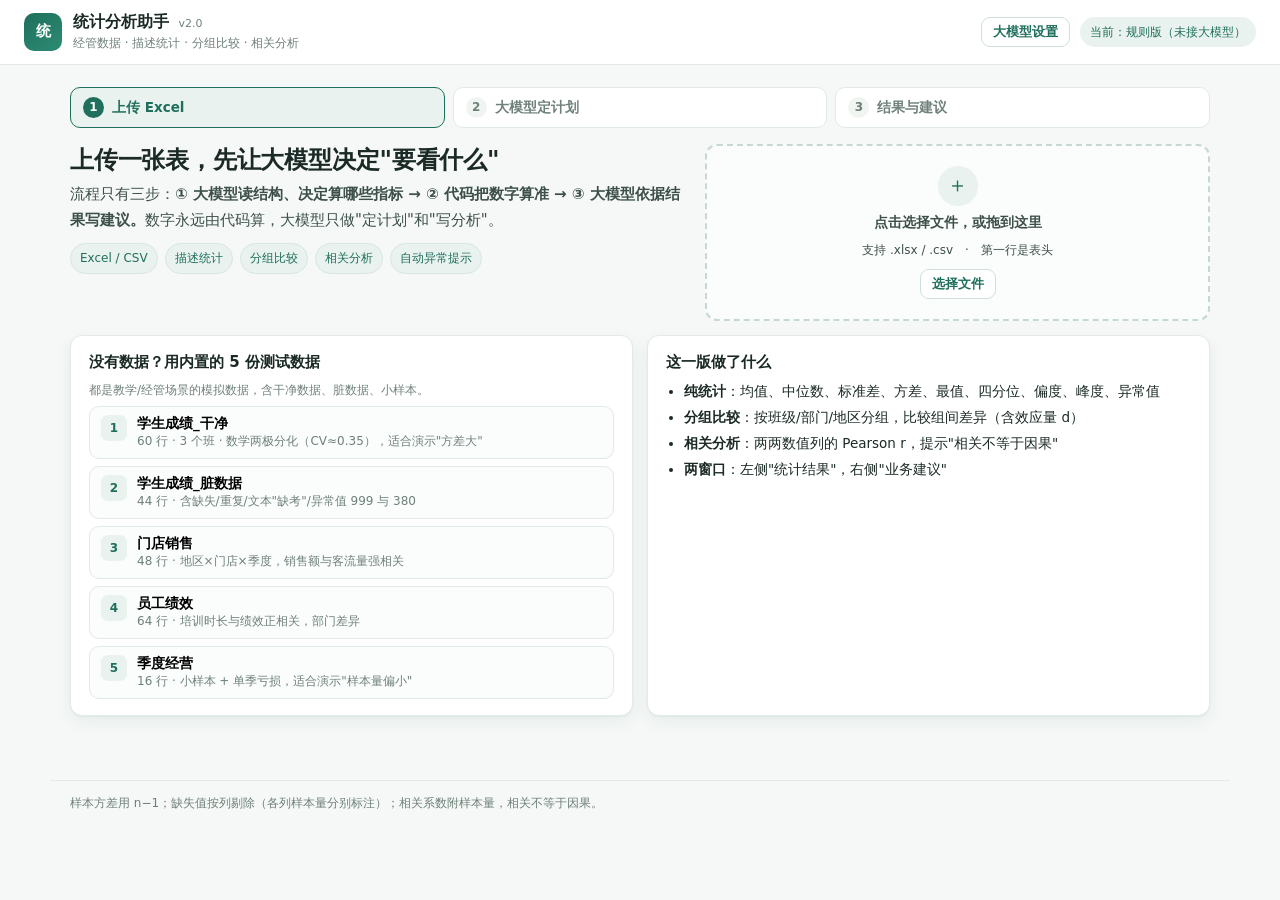
==== src/统计分析工具/index.html @ b0bbc611 "v2 统计分析：三步流程与模型出计划" ====
<!DOCTYPE html>
<html lang="zh-CN">
<head>
<meta charset="utf-8" />
<meta name="viewport" content="width=device-width, initial-scale=1" />
<title>统计分析助手 · 统计交给代码，分析交给大模型</title>
<link rel="stylesheet" href="assets/style.css" />
</head>
<body>
<header class="topbar">
  <div class="brand"><span class="logo">统</span>
    <div><h1>统计分析助手 <small>v2.0</small></h1><p>经管数据 · 描述统计 · 分组比较 · 相关分析</p></div>
  </div>
  <div class="top-actions">
    <button class="btn ghost small" id="settingsBtn">大模型设置</button>
    <span class="pill" id="modePill">当前：规则版（未接大模型）</span>
  </div>
</header>

<main>
  <ol class="steps">
    <li class="active" data-step="1"><b>1</b><span>上传 Excel</span></li>
    <li data-step="2"><b>2</b><span>大模型定计划</span></li>
    <li data-step="3"><b>3</b><span>结果与建议</span></li>
  </ol>

  <!-- ================= 步骤 1 ================= -->
  <section class="panel" data-panel="1">
    <div class="hero">
      <div>
        <h2>上传一张表，先让大模型决定"要看什么"</h2>
        <p>流程只有三步：<b>① 大模型读结构、决定算哪些指标 → ② 代码把数字算准 → ③ 大模型依据结果写建议。</b>数字永远由代码算，大模型只做"定计划"和"写分析"。</p>
        <ul class="pills">
          <li>Excel / CSV</li><li>描述统计</li><li>分组比较</li><li>相关分析</li><li>自动异常提示</li>
        </ul>
      </div>
      <div class="dropzone" id="dropzone">
        <input type="file" id="fileInput" accept=".xlsx,.csv" hidden />
        <div class="dz-icon">＋</div>
        <p class="dz-title">点击选择文件，或拖到这里</p>
        <p class="dz-sub">支持 .xlsx / .csv　·　第一行是表头</p>
        <button class="btn ghost small" id="pickBtn" type="button">选择文件</button>
      </div>
    </div>

    <div class="grid-2">
      <div class="card">
        <h3>没有数据？用内置的 5 份测试数据</h3>
        <p class="muted tiny">都是教学/经管场景的模拟数据，含干净数据、脏数据、小样本。</p>
        <div id="sampleList" class="sample-list"></div>
      </div>
      <div class="card">
        <h3>这一版做了什么</h3>
        <ul class="plain">
          <li><b>纯统计</b>：均值、中位数、标准差、方差、最值、四分位、偏度、峰度、异常值</li>
          <li><b>分组比较</b>：按班级/部门/地区分组，比较组间差异（含效应量 d）</li>
          <li><b>相关分析</b>：两两数值列的 Pearson r，提示"相关不等于因果"</li>
          <li><b>两窗口</b>：左侧"统计结果"，右侧"业务建议"</li>
        </ul>
      </div>
    </div>
  </section>

  <!-- ================= 步骤 2 ================= -->
  <section class="panel" data-panel="2" hidden>
    <div class="panel-head">
      <div><h2>第二步：让大模型决定算哪些指标</h2><p class="muted" id="fileMeta">—</p></div>
      <div class="actions"><button class="btn ghost small" data-goto="1">重新选择</button></div>
    </div>

    <div class="card">
      <h3>数据画像（代码识别，不是大模型猜的）</h3>
      <div class="table-wrap"><table id="profileTable"></table></div>
      <p class="muted tiny" id="cleanNote"></p>
    </div>

    <div class="grid-2">
      <div class="card">
        <h3>① 复制提示词给大模型</h3>
        <p class="muted tiny">提示词里已经写好了列的清单和"只能从这 5 个动作里选"的约束，防止它乱编。</p>
        <div class="actions">
          <button class="btn small" id="copyPlanPrompt">复制规划提示词</button>
          <button class="btn ghost small" id="runPlanAI" hidden>直接调用大模型</button>
        </div>
        <pre class="prompt-preview" id="planPromptPreview"></pre>
      </div>
      <div class="card">
        <h3>② 把大模型的回复粘回来</h3>
        <p class="muted tiny">回复里只保留 JSON 即可，多出来的解释文字会被自动忽略。</p>
        <textarea id="planInput" rows="7" placeholder='把大模型返回的 JSON 粘贴到这里，例如：
{"title":"高一数学成绩分析","groupBy":"班级","descriptives":["数学","语文"],...}'></textarea>
        <div class="actions">
          <button class="btn small" id="applyPlan">解析并应用</button>
          <button class="btn ghost small" id="useDefault">用默认计划（不接大模型）</button>
        </div>
        <p class="warn" id="planWarn"></p>
      </div>
    </div>

    <div class="card">
      <h3>当前要执行的统计计划</h3>
      <div class="chips" id="planChips"></div>
      <p class="muted tiny">计划里只会出现"真实存在的列"和"允许的动作"，其余一律被丢弃（这叫白名单校验）。</p>
    </div>

    <div class="footer-actions">
      <button class="btn ghost" data-goto="1">上一步</button>
      <button class="btn primary" id="computeBtn">开始计算</button>
    </div>
  </section>

  <!-- ================= 步骤 3 ================= -->
  <section class="panel" data-panel="3" hidden>
    <div class="panel-head">
      <div><h2>第三步：看结果、看建议</h2><p class="muted" id="resultMeta">—</p></div>
      <div class="actions">
        <button class="btn ghost small" id="exportMd">导出报告</button>
        <button class="btn ghost small" data-goto="2">返回计划</button>
      </div>
    </div>

    <div class="windows">
      <!-- 左窗：统计结果 -->
      <div class="win">
        <div class="win-head"><b>窗口 A · 统计结果</b><span class="tag">全部由代码计算</span></div>
        <div class="win-body">
          <h4>描述统计</h4>
          <div class="table-wrap"><table id="descTable"></table></div>

          <h4 id="groupTitle" hidden>分组比较</h4>
          <div class="table-wrap" id="groupWrap" hidden><table id="groupTable"></table></div>
          <p class="note" id="groupNote" hidden></p>

          <h4 id="corrTitle" hidden>相关分析</h4>
          <div class="table-wrap" id="corrWrap" hidden><table id="corrTable"></table></div>

          <h4 id="histTitle" hidden>分布直方图</h4>
          <div id="histWrap" class="chart-box" hidden></div>

          <h4 id="freqTitle" hidden>频数分布</h4>
          <div class="table-wrap" id="freqWrap" hidden><table id="freqTable"></table></div>
        </div>
      </div>

      <!-- 右窗：建议 -->
      <div class="win">
        <div class="win-head"><b>窗口 B · 分析建议</b><span class="tag">规则提示 + 大模型解读</span></div>
        <div class="win-body">
          <h4>统计提示（规则版，必然有）</h4>
          <div id="insightList" class="insights"></div>

          <h4>大模型解读（可选）</h4>
          <p class="muted tiny">大模型只拿到上面算好的数字，不允许自己算。没填 API Key 时，用"复制提示词"粘到任意大模型即可。</p>
          <div class="actions">
            <button class="btn small" id="copyAdvicePrompt">复制建议提示词</button>
            <button class="btn ghost small" id="runAdviceAI" hidden>直接调用大模型</button>
          </div>
          <textarea id="adviceInput" rows="6" placeholder="把大模型写好的建议粘贴到这里，会显示在下方（也可以直接点“直接调用大模型”）"></textarea>
          <div class="actions"><button class="btn ghost small" id="applyAdvice">显示粘贴的建议</button></div>
          <div class="ai-advice" id="aiAdvice"></div>
        </div>
      </div>
    </div>

    <div class="footer-actions">
      <button class="btn ghost" data-goto="2">返回计划</button>
      <button class="btn primary" id="restart">换一份数据</button>
    </div>
  </section>
</main>

<footer class="foot">
  <span>样本方差用 n−1；缺失值按列剔除（各列样本量分别标注）；相关系数附样本量，相关不等于因果。</span>
</footer>

<!-- 大模型设置弹窗 -->
<div class="modal" id="settingsModal" hidden>
  <div class="modal-box">
    <h3>大模型设置（可选）</h3>
    <p class="muted tiny">不填也能用：页面会生成提示词，你复制到任意大模型网页，再把结果粘回来。Key 只保存在本机浏览器，不会上传。</p>
    <label class="field"><span>接口地址（OpenAI 兼容）</span>
      <input type="text" id="apiBase" placeholder="https://api.deepseek.com/v1" />
    </label>
    <label class="field"><span>模型名</span>
      <input type="text" id="apiModel" placeholder="deepseek-chat" />
    </label>
    <label class="field"><span>API Key</span>
      <input type="password" id="apiKey" placeholder="sk-..." />
    </label>
    <p class="warn" id="apiHint"></p>
    <div class="actions right">
      <button class="btn ghost small" id="closeSettings">关闭</button>
      <button class="btn small" id="saveSettings">保存到本机</button>
    </div>
  </div>
</div>

<script src="assets/xlsx-lite.js"></script>
<script src="assets/samples.js"></script>
<script src="assets/stat-engine.js"></script>
<script src="assets/app.js"></script>
</body>
</html>
---- src/统计分析工具/assets/style.css ----
:root{
  --ink:#1B2A26; --ink2:#3D4F49; --muted:#6F8079; --line:#E2EAE6; --line2:#F0F5F2;
  --bg:#F5F8F6; --card:#fff; --green:#1F6F5C; --green-d:#153F36; --green-l:#E9F2EE;
  --amber:#B7791F; --amber-l:#FBF3E3; --red:#B23B3B; --red-l:#FCEDEC;
  --radius:12px; --shadow:0 1px 2px rgba(23,51,43,.05), 0 6px 18px rgba(23,51,43,.06);
}
*{box-sizing:border-box}
body{margin:0;background:var(--bg);color:var(--ink);font:15px/1.7 "PingFang SC","Microsoft YaHei",system-ui,sans-serif}
h1,h2,h3,h4{margin:0;line-height:1.35}
p{margin:.4em 0}
b{font-weight:700}
button{font-family:inherit}

.topbar{position:sticky;top:0;z-index:20;display:flex;align-items:center;gap:16px;padding:11px 24px;background:rgba(255,255,255,.95);border-bottom:1px solid var(--line);backdrop-filter:blur(6px)}
.brand{display:flex;align-items:center;gap:11px}
.logo{width:38px;height:38px;border-radius:10px;display:grid;place-items:center;background:linear-gradient(145deg,var(--green),#2C8C74);color:#fff;font-weight:700}
.brand h1{font-size:16px}
.brand h1 small{font-size:11px;color:var(--muted);font-weight:500;margin-left:4px}
.brand p{margin:0;font-size:12px;color:var(--muted)}
.top-actions{margin-left:auto;display:flex;align-items:center;gap:10px}
.pill{font-size:12px;padding:5px 10px;border-radius:999px;background:var(--green-l);color:var(--green);white-space:nowrap}
.pill.ai{background:#EAF1FA;color:#2F5F8C}

main{max-width:1180px;margin:0 auto;padding:18px 20px 50px}
.steps{display:flex;gap:8px;list-style:none;padding:0;margin:4px 0 16px}
.steps li{flex:1;display:flex;align-items:center;gap:8px;padding:8px 12px;background:#fff;border:1px solid var(--line);border-radius:10px;font-size:13.5px;color:var(--muted);font-weight:600}
.steps li b{width:21px;height:21px;border-radius:50%;display:grid;place-items:center;background:var(--line2);color:var(--muted);font-size:12px}
.steps li.active{border-color:var(--green);background:var(--green-l);color:var(--green)}
.steps li.active b{background:var(--green);color:#fff}
.steps li.done b{background:#CFE3DB;color:var(--green)}

.card{background:#fff;border:1px solid var(--line);border-radius:var(--radius);padding:16px 18px;box-shadow:var(--shadow);margin-bottom:14px}
.card h3{font-size:15px;margin-bottom:8px}
.hero{display:grid;grid-template-columns:1.1fr .9fr;gap:18px;margin-bottom:14px}
.hero h2{font-size:24px;letter-spacing:-.2px}
.hero p{color:var(--ink2)}
.pills{list-style:none;display:flex;flex-wrap:wrap;gap:7px;padding:0;margin:10px 0 0}
.pills li{font-size:12px;padding:4px 9px;border-radius:999px;background:var(--green-l);color:var(--green);border:1px solid #D7E7E0}
.dropzone{border:2px dashed #C7D8D1;border-radius:12px;background:#FBFDFC;display:flex;flex-direction:column;align-items:center;justify-content:center;gap:5px;padding:20px;text-align:center;cursor:pointer;transition:.15s}
.dropzone.hover{border-color:var(--green);background:var(--green-l)}
.dz-icon{width:40px;height:40px;border-radius:50%;background:var(--green-l);color:var(--green);display:grid;place-items:center;font-size:21px}
.dz-title{font-weight:700;margin:0;font-size:14px}
.dz-sub{margin:0 0 4px;color:var(--muted);font-size:12px}

.grid-2{display:grid;grid-template-columns:1fr 1fr;gap:14px}
.panel-head{display:flex;justify-content:space-between;align-items:flex-start;gap:10px;margin-bottom:12px}
.panel-head h2{font-size:21px}
.muted{color:var(--muted)}
.tiny{font-size:12px}
.warn{color:var(--amber);font-size:12.5px;min-height:1em;margin:6px 0 0}

.btn{border:1px solid var(--green);background:var(--green);color:#fff;padding:8px 16px;border-radius:9px;font-size:14px;font-weight:600;cursor:pointer;transition:.15s}
.btn:hover{background:var(--green-d)}
.btn.ghost{background:#fff;color:var(--green);border-color:#CFE0D9}
.btn.ghost:hover{background:var(--green-l)}
.btn.small{padding:5px 11px;font-size:13px}
.btn.primary{padding:9px 20px}
.actions{display:flex;gap:8px;flex-wrap:wrap;margin:6px 0}
.actions.right{justify-content:flex-end}
.footer-actions{display:flex;justify-content:space-between;margin-top:6px}

.sample-list{display:flex;flex-direction:column;gap:7px;margin-top:4px}
.sample{display:flex;gap:10px;align-items:flex-start;text-align:left;background:#FBFDFC;border:1px solid var(--line);border-radius:10px;padding:8px 11px;cursor:pointer;transition:.15s}
.sample:hover{border-color:var(--green);background:var(--green-l)}
.sample .no{width:26px;height:26px;border-radius:7px;background:var(--green-l);color:var(--green);display:grid;place-items:center;font-size:12px;font-weight:700;flex:none}
.sample .nm{font-weight:700;font-size:13.5px}
.sample .ds{font-size:12px;color:var(--muted)}

ul.plain{margin:4px 0;padding-left:18px;font-size:13.5px}
ul.plain li{margin:3px 0}

.table-wrap{overflow:auto;border:1px solid var(--line);border-radius:9px;margin:6px 0}
table{border-collapse:collapse;width:100%;font-size:12.5px;background:#fff}
th,td{padding:6px 9px;border-bottom:1px solid var(--line2);white-space:nowrap;text-align:left}
th{background:var(--green-l);color:var(--green-d);font-weight:700;position:sticky;top:0}
td.num{text-align:right;font-variant-numeric:tabular-nums}
tr:last-child td{border-bottom:0}

.prompt-preview{white-space:pre-wrap;max-height:250px;overflow:auto;background:#FBFDFC;border:1px solid var(--line);border-radius:9px;padding:10px;font:12px/1.55 Consolas,ui-monospace,monospace;color:#2E4A42}
textarea{width:100%;border:1px solid var(--line);border-radius:9px;padding:9px;font:13px/1.6 inherit;color:var(--ink);background:#FCFDFD;resize:vertical}
textarea:focus{outline:2px solid #BFDCD2;border-color:var(--green)}

.chips{display:flex;flex-wrap:wrap;gap:7px;margin:4px 0}
.chip{font-size:12.5px;border:1px solid #D8E8E1;background:var(--green-l);border-radius:8px;padding:5px 9px}
.chip span{color:var(--muted)}

/* 两窗口 */
.windows{display:grid;grid-template-columns:1.15fr .85fr;gap:14px}
.win{background:#fff;border:1px solid var(--line);border-radius:12px;box-shadow:var(--shadow);display:flex;flex-direction:column;overflow:hidden}
.win-head{display:flex;align-items:center;gap:8px;padding:10px 14px;background:var(--green-l);border-bottom:1px solid var(--line);font-size:14px}
.win-head .tag{margin-left:auto;font-size:11.5px;color:var(--green);background:#fff;border:1px solid #D7E7E0;padding:2px 8px;border-radius:999px}
.win-body{padding:12px 14px}
.win-body h4{font-size:13.5px;margin:12px 0 4px;color:var(--green-d)}
.win-body h4:first-child{margin-top:0}
.note{font-size:12.5px;color:var(--muted);margin:4px 0 8px}
.chart-box{margin:6px 0 4px}
svg.chart{width:100%;height:auto;display:block}

.insights{display:flex;flex-direction:column;gap:8px}
.insight{border:1px solid var(--line);border-left:3px solid var(--amber);border-radius:8px;padding:8px 10px;background:#FCFDFD}
.insight.high{border-left-color:var(--red)}
.insight.low{border-left-color:#9CB3AB}
.insight .it{font-weight:700;font-size:13px;margin-bottom:2px}
.insight .ix{font-size:12.5px;color:var(--ink2);line-height:1.6}

.ai-advice{white-space:pre-wrap;font-size:13.5px;line-height:1.75;background:#FBFDFC;border:1px dashed #D8E8E1;border-radius:9px;padding:10px;margin-top:8px;min-height:60px}
.ai-advice:empty{display:none}

.modal{position:fixed;inset:0;background:rgba(16,32,27,.35);display:flex;align-items:center;justify-content:center;z-index:50}
.modal[hidden]{display:none}
.modal-box{background:#fff;border-radius:14px;padding:20px 22px;width:min(520px,92vw);box-shadow:0 20px 50px rgba(0,0,0,.2)}
.field{display:block;margin:9px 0}
.field span{display:block;font-size:12.5px;font-weight:600;color:var(--ink2);margin-bottom:3px}
.field input{width:100%;padding:8px 10px;border:1px solid var(--line);border-radius:8px;font-size:13.5px;background:#FCFDFD}
.field input:focus{outline:2px solid #BFDCD2;border-color:var(--green)}

.foot{max-width:1180px;margin:0 auto;padding:12px 20px 26px;color:var(--muted);font-size:12px;border-top:1px solid var(--line)}

.toast{position:fixed;left:50%;bottom:24px;transform:translateX(-50%) translateY(10px);background:var(--green-d);color:#fff;padding:9px 16px;border-radius:9px;font-size:13px;opacity:0;transition:.25s;z-index:99;pointer-events:none;max-width:80vw}
.toast.show{opacity:1;transform:translateX(-50%)}

@media (max-width:920px){
  .hero,.grid-2,.windows{grid-template-columns:1fr}
  .steps li span{display:none}
  .steps li{justify-content:center}
  .pill{display:none}
  main{padding:12px 12px 40px}
}
@media print{
  .topbar,.steps,.footer-actions,.actions,.foot,.dropzone{display:none!important}
  body{background:#fff}
  .windows{grid-template-columns:1fr}
  .win{box-shadow:none}
}
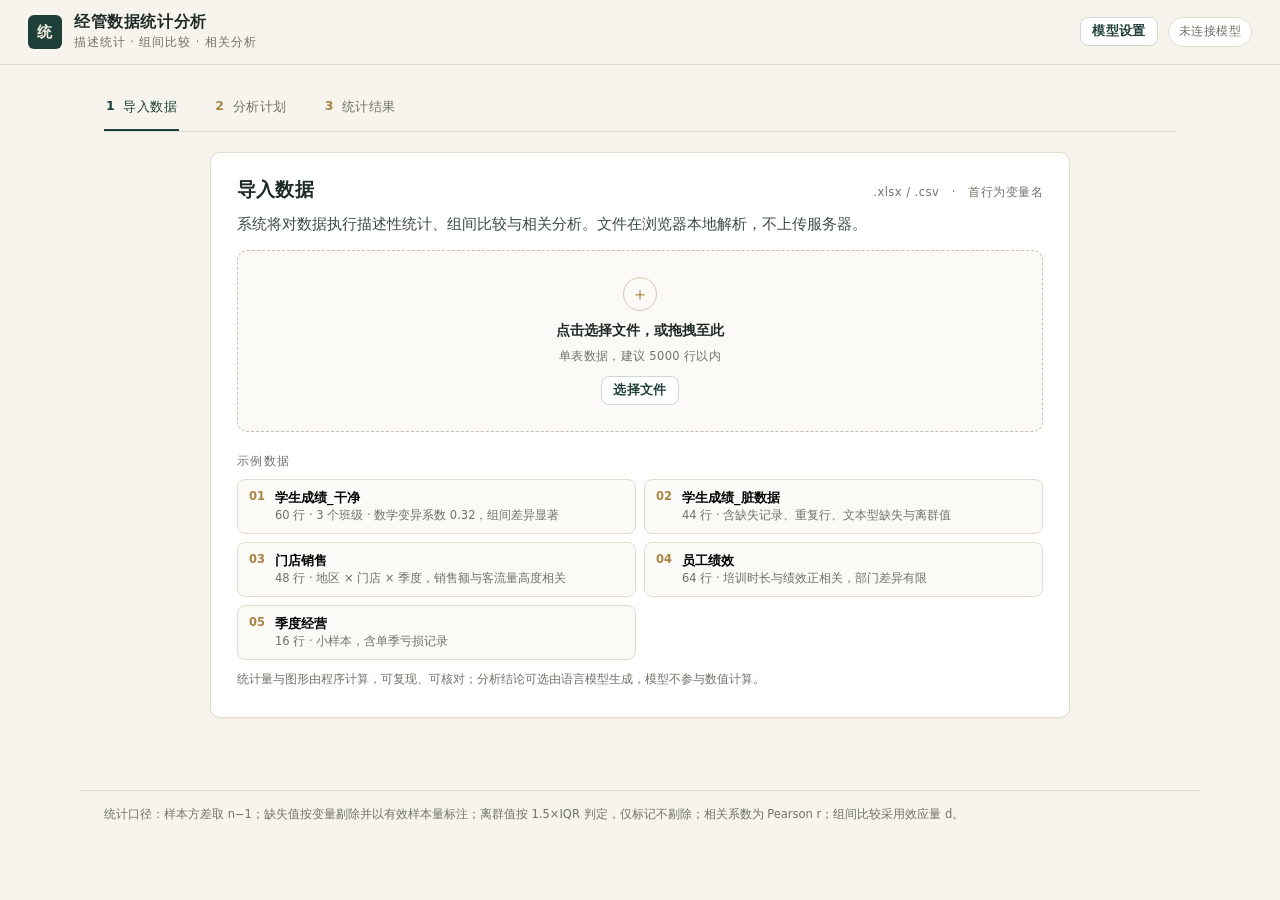
==== commit 83db65b1: "v3 结论优先：四幅图与模型直连" ====
--- a/src/统计分析工具/index.html
+++ b/src/统计分析工具/index.html
@@ -3,194 +3,233 @@
 <head>
 <meta charset="utf-8" />
 <meta name="viewport" content="width=device-width, initial-scale=1" />
-<title>统计分析助手 · 统计交给代码，分析交给大模型</title>
+<title>经管数据统计分析</title>
 <link rel="stylesheet" href="assets/style.css" />
 </head>
 <body>
 <header class="topbar">
-  <div class="brand"><span class="logo">统</span>
-    <div><h1>统计分析助手 <small>v2.0</small></h1><p>经管数据 · 描述统计 · 分组比较 · 相关分析</p></div>
+  <div class="brand">
+    <span class="mark">统</span>
+    <div class="brand-text">
+      <h1>经管数据统计分析</h1>
+      <p>描述统计 · 组间比较 · 相关分析</p>
+    </div>
   </div>
   <div class="top-actions">
-    <button class="btn ghost small" id="settingsBtn">大模型设置</button>
-    <span class="pill" id="modePill">当前：规则版（未接大模型）</span>
+    <button class="btn ghost small" id="settingsBtn">模型设置</button>
+    <span class="status" id="modelStatus">未连接模型</span>
   </div>
 </header>
 
 <main>
   <ol class="steps">
-    <li class="active" data-step="1"><b>1</b><span>上传 Excel</span></li>
-    <li data-step="2"><b>2</b><span>大模型定计划</span></li>
-    <li data-step="3"><b>3</b><span>结果与建议</span></li>
+    <li class="active" data-step="1"><b>1</b><span>导入数据</span></li>
+    <li data-step="2"><b>2</b><span>分析计划</span></li>
+    <li data-step="3"><b>3</b><span>统计结果</span></li>
   </ol>
 
-  <!-- ================= 步骤 1 ================= -->
+  <!-- ============ 1 导入 ============ -->
   <section class="panel" data-panel="1">
-    <div class="hero">
-      <div>
-        <h2>上传一张表，先让大模型决定"要看什么"</h2>
-        <p>流程只有三步：<b>① 大模型读结构、决定算哪些指标 → ② 代码把数字算准 → ③ 大模型依据结果写建议。</b>数字永远由代码算，大模型只做"定计划"和"写分析"。</p>
-        <ul class="pills">
-          <li>Excel / CSV</li><li>描述统计</li><li>分组比较</li><li>相关分析</li><li>自动异常提示</li>
-        </ul>
-      </div>
+    <div class="card import-card">
+      <div class="card-head">
+        <h2>导入数据</h2>
+        <span class="hint">.xlsx / .csv　·　首行为变量名</span>
+      </div>
+      <p class="lead">系统将对数据执行描述性统计、组间比较与相关分析。文件在浏览器本地解析，不上传服务器。</p>
+
       <div class="dropzone" id="dropzone">
         <input type="file" id="fileInput" accept=".xlsx,.csv" hidden />
         <div class="dz-icon">＋</div>
-        <p class="dz-title">点击选择文件，或拖到这里</p>
-        <p class="dz-sub">支持 .xlsx / .csv　·　第一行是表头</p>
+        <p class="dz-title">点击选择文件，或拖拽至此</p>
+        <p class="dz-sub">单表数据，建议 5000 行以内</p>
         <button class="btn ghost small" id="pickBtn" type="button">选择文件</button>
       </div>
-    </div>
-
-    <div class="grid-2">
-      <div class="card">
-        <h3>没有数据？用内置的 5 份测试数据</h3>
-        <p class="muted tiny">都是教学/经管场景的模拟数据，含干净数据、脏数据、小样本。</p>
-        <div id="sampleList" class="sample-list"></div>
-      </div>
-      <div class="card">
-        <h3>这一版做了什么</h3>
-        <ul class="plain">
-          <li><b>纯统计</b>：均值、中位数、标准差、方差、最值、四分位、偏度、峰度、异常值</li>
-          <li><b>分组比较</b>：按班级/部门/地区分组，比较组间差异（含效应量 d）</li>
-          <li><b>相关分析</b>：两两数值列的 Pearson r，提示"相关不等于因果"</li>
-          <li><b>两窗口</b>：左侧"统计结果"，右侧"业务建议"</li>
-        </ul>
-      </div>
+
+      <div class="sample-block">
+        <div class="block-label">示例数据</div>
+        <div class="sample-grid" id="sampleList"></div>
+      </div>
+
+      <p class="fineprint">统计量与图形由程序计算，可复现、可核对；分析结论可选由语言模型生成，模型不参与数值计算。</p>
     </div>
   </section>
 
-  <!-- ================= 步骤 2 ================= -->
+  <!-- ============ 2 计划 ============ -->
   <section class="panel" data-panel="2" hidden>
     <div class="panel-head">
-      <div><h2>第二步：让大模型决定算哪些指标</h2><p class="muted" id="fileMeta">—</p></div>
-      <div class="actions"><button class="btn ghost small" data-goto="1">重新选择</button></div>
+      <div>
+        <h2>分析计划</h2>
+        <p class="muted" id="fileMeta">—</p>
+      </div>
+      <button class="btn ghost small" data-goto="1">重新选择</button>
     </div>
 
     <div class="card">
-      <h3>数据画像（代码识别，不是大模型猜的）</h3>
+      <div class="card-head">
+        <h3>变量清单</h3>
+        <span class="hint">由程序识别，非模型推断</span>
+      </div>
       <div class="table-wrap"><table id="profileTable"></table></div>
-      <p class="muted tiny" id="cleanNote"></p>
-    </div>
-
-    <div class="grid-2">
+      <p class="fineprint" id="cleanNote"></p>
+    </div>
+
+    <div class="plan-grid">
       <div class="card">
-        <h3>① 复制提示词给大模型</h3>
-        <p class="muted tiny">提示词里已经写好了列的清单和"只能从这 5 个动作里选"的约束，防止它乱编。</p>
-        <div class="actions">
-          <button class="btn small" id="copyPlanPrompt">复制规划提示词</button>
-          <button class="btn ghost small" id="runPlanAI" hidden>直接调用大模型</button>
-        </div>
-        <pre class="prompt-preview" id="planPromptPreview"></pre>
-      </div>
+        <div class="card-head"><h3>确定统计方案</h3></div>
+        <div class="segmented" id="planMode">
+          <button class="seg active" data-mode="api">模型直连</button>
+          <button class="seg" data-mode="copy">复制提示词</button>
+          <button class="seg" data-mode="default">默认方案</button>
+        </div>
+
+        <div class="mode-panel" data-mode="api">
+          <p class="muted">使用已配置的模型接口，由模型依据变量结构确定本次输出的统计量与分组、相关组合。</p>
+          <div class="actions"><button class="btn small" id="runPlanAI">生成分析计划</button></div>
+          <p class="fineprint" id="apiHintPlan"></p>
+        </div>
+
+        <div class="mode-panel" data-mode="copy" hidden>
+          <p class="muted">复制提示词至任一对话式模型平台，将其返回的 JSON 粘贴回填。</p>
+          <div class="actions">
+            <button class="btn ghost small" id="copyPlanPrompt">复制提示词</button>
+            <button class="link-btn" id="togglePlanPrompt" type="button">查看提示词</button>
+          </div>
+          <pre class="prompt" id="planPromptPreview" hidden></pre>
+          <textarea id="planInput" rows="5" placeholder="粘贴模型返回的 JSON"></textarea>
+          <div class="actions"><button class="btn small" id="applyPlan">解析并应用</button></div>
+        </div>
+
+        <div class="mode-panel" data-mode="default" hidden>
+          <p class="muted">不调用模型，按变量类型自动确定统计方案，适用于快速复核或无网络环境。</p>
+          <div class="actions"><button class="btn small" id="useDefault">采用默认方案</button></div>
+        </div>
+      </div>
+
       <div class="card">
-        <h3>② 把大模型的回复粘回来</h3>
-        <p class="muted tiny">回复里只保留 JSON 即可，多出来的解释文字会被自动忽略。</p>
-        <textarea id="planInput" rows="7" placeholder='把大模型返回的 JSON 粘贴到这里，例如：
-{"title":"高一数学成绩分析","groupBy":"班级","descriptives":["数学","语文"],...}'></textarea>
-        <div class="actions">
-          <button class="btn small" id="applyPlan">解析并应用</button>
-          <button class="btn ghost small" id="useDefault">用默认计划（不接大模型）</button>
-        </div>
-        <p class="warn" id="planWarn"></p>
-      </div>
-    </div>
-
-    <div class="card">
-      <h3>当前要执行的统计计划</h3>
-      <div class="chips" id="planChips"></div>
-      <p class="muted tiny">计划里只会出现"真实存在的列"和"允许的动作"，其余一律被丢弃（这叫白名单校验）。</p>
+        <div class="card-head">
+          <h3>计划内容</h3>
+          <span class="hint" id="planSourceTag">默认方案</span>
+        </div>
+        <div class="chips" id="planChips"></div>
+        <p class="fineprint" id="planWarn"></p>
+        <p class="fineprint">计划仅允许出现数据中实际存在的变量与预设统计动作，其余内容将被丢弃。</p>
+      </div>
     </div>
 
     <div class="footer-actions">
       <button class="btn ghost" data-goto="1">上一步</button>
-      <button class="btn primary" id="computeBtn">开始计算</button>
+      <button class="btn primary" id="computeBtn">执行分析</button>
     </div>
   </section>
 
-  <!-- ================= 步骤 3 ================= -->
+  <!-- ============ 3 结果 ============ -->
   <section class="panel" data-panel="3" hidden>
     <div class="panel-head">
-      <div><h2>第三步：看结果、看建议</h2><p class="muted" id="resultMeta">—</p></div>
+      <div>
+        <h2>统计结果</h2>
+        <p class="muted" id="resultMeta">—</p>
+      </div>
       <div class="actions">
         <button class="btn ghost small" id="exportMd">导出报告</button>
         <button class="btn ghost small" data-goto="2">返回计划</button>
       </div>
     </div>
 
-    <div class="windows">
-      <!-- 左窗：统计结果 -->
-      <div class="win">
-        <div class="win-head"><b>窗口 A · 统计结果</b><span class="tag">全部由代码计算</span></div>
-        <div class="win-body">
-          <h4>描述统计</h4>
-          <div class="table-wrap"><table id="descTable"></table></div>
-
-          <h4 id="groupTitle" hidden>分组比较</h4>
-          <div class="table-wrap" id="groupWrap" hidden><table id="groupTable"></table></div>
-          <p class="note" id="groupNote" hidden></p>
-
-          <h4 id="corrTitle" hidden>相关分析</h4>
-          <div class="table-wrap" id="corrWrap" hidden><table id="corrTable"></table></div>
-
-          <h4 id="histTitle" hidden>分布直方图</h4>
-          <div id="histWrap" class="chart-box" hidden></div>
-
-          <h4 id="freqTitle" hidden>频数分布</h4>
-          <div class="table-wrap" id="freqWrap" hidden><table id="freqTable"></table></div>
-        </div>
-      </div>
-
-      <!-- 右窗：建议 -->
-      <div class="win">
-        <div class="win-head"><b>窗口 B · 分析建议</b><span class="tag">规则提示 + 大模型解读</span></div>
-        <div class="win-body">
-          <h4>统计提示（规则版，必然有）</h4>
-          <div id="insightList" class="insights"></div>
-
-          <h4>大模型解读（可选）</h4>
-          <p class="muted tiny">大模型只拿到上面算好的数字，不允许自己算。没填 API Key 时，用"复制提示词"粘到任意大模型即可。</p>
-          <div class="actions">
-            <button class="btn small" id="copyAdvicePrompt">复制建议提示词</button>
-            <button class="btn ghost small" id="runAdviceAI" hidden>直接调用大模型</button>
-          </div>
-          <textarea id="adviceInput" rows="6" placeholder="把大模型写好的建议粘贴到这里，会显示在下方（也可以直接点“直接调用大模型”）"></textarea>
-          <div class="actions"><button class="btn ghost small" id="applyAdvice">显示粘贴的建议</button></div>
-          <div class="ai-advice" id="aiAdvice"></div>
-        </div>
-      </div>
-    </div>
+    <!-- 结论优先 -->
+    <div class="card conclusion">
+      <div class="card-head">
+        <h3>分析结论</h3>
+        <div class="segmented tiny" id="concMode">
+          <button class="seg active" data-conc="rule">规则结论</button>
+          <button class="seg" data-conc="ai">模型解读</button>
+        </div>
+      </div>
+
+      <div id="insightList" class="findings"></div>
+
+      <div id="aiPanel" hidden>
+        <p class="muted">模型仅接收已计算的统计量并组织结论表述，不参与数值计算。</p>
+        <div class="actions">
+          <button class="btn small" id="runAdviceAI">生成模型解读</button>
+          <button class="btn ghost small" id="copyAdvicePrompt">复制提示词</button>
+          <button class="link-btn" id="toggleAdviceInput" type="button">粘贴模型输出</button>
+        </div>
+        <textarea id="adviceInput" rows="4" placeholder="粘贴模型输出" hidden></textarea>
+        <div class="actions" id="applyAdviceRow" hidden><button class="btn small" id="applyAdvice">显示</button></div>
+        <div class="ai-out" id="aiAdvice"></div>
+      </div>
+    </div>
+
+    <!-- 关键指标 -->
+    <div class="key-grid">
+      <div class="card">
+        <div class="card-head"><h3>关键指标</h3><span class="hint">完整统计量见文末</span></div>
+        <div class="table-wrap"><table id="keyTable"></table></div>
+      </div>
+      <div class="card stat">
+        <div class="k-label">组间差异</div>
+        <div class="k-value" id="effectVal">—</div>
+        <div class="k-note" id="effectNote">未执行分组比较</div>
+      </div>
+      <div class="card stat">
+        <div class="k-label">最强相关</div>
+        <div class="k-value" id="corrVal">—</div>
+        <div class="k-note" id="corrNote">未执行相关分析</div>
+      </div>
+    </div>
+
+    <!-- 图表 -->
+    <div class="charts" id="charts"></div>
+
+    <!-- 完整数据 -->
+    <details class="card detail">
+      <summary>完整统计结果</summary>
+      <div class="detail-body">
+        <h4>描述统计</h4>
+        <div class="table-wrap"><table id="descTable"></table></div>
+        <div id="groupBlock" hidden>
+          <h4 id="groupTitle">分组比较</h4>
+          <div class="table-wrap"><table id="groupTable"></table></div>
+          <p class="fineprint" id="groupNote"></p>
+        </div>
+        <div id="corrBlock" hidden>
+          <h4>相关分析</h4>
+          <div class="table-wrap"><table id="corrTable"></table></div>
+        </div>
+        <div id="freqBlock" hidden>
+          <h4>频数分布</h4>
+          <div class="table-wrap"><table id="freqTable"></table></div>
+        </div>
+      </div>
+    </details>
 
     <div class="footer-actions">
       <button class="btn ghost" data-goto="2">返回计划</button>
-      <button class="btn primary" id="restart">换一份数据</button>
+      <button class="btn primary" id="restart">更换数据</button>
     </div>
   </section>
 </main>
 
 <footer class="foot">
-  <span>样本方差用 n−1；缺失值按列剔除（各列样本量分别标注）；相关系数附样本量，相关不等于因果。</span>
+  统计口径：样本方差取 n−1；缺失值按变量剔除并以有效样本量标注；离群值按 1.5×IQR 判定，仅标记不剔除；相关系数为 Pearson r；组间比较采用效应量 d。
 </footer>
 
-<!-- 大模型设置弹窗 -->
+<!-- 模型设置 -->
 <div class="modal" id="settingsModal" hidden>
   <div class="modal-box">
-    <h3>大模型设置（可选）</h3>
-    <p class="muted tiny">不填也能用：页面会生成提示词，你复制到任意大模型网页，再把结果粘回来。Key 只保存在本机浏览器，不会上传。</p>
-    <label class="field"><span>接口地址（OpenAI 兼容）</span>
-      <input type="text" id="apiBase" placeholder="https://api.deepseek.com/v1" />
-    </label>
-    <label class="field"><span>模型名</span>
-      <input type="text" id="apiModel" placeholder="deepseek-chat" />
-    </label>
-    <label class="field"><span>API Key</span>
-      <input type="password" id="apiKey" placeholder="sk-..." />
-    </label>
-    <p class="warn" id="apiHint"></p>
+    <div class="card-head">
+      <h3>模型设置</h3>
+      <span class="hint">OpenAI 兼容接口</span>
+    </div>
+    <p class="muted">配置后可直接调用模型生成分析计划与结论。密钥仅保存在本机浏览器，不写入页面源码。</p>
+    <label class="field"><span>接口地址</span><input type="text" id="apiBase" placeholder="https://api.deepseek.com/v1" /></label>
+    <label class="field"><span>模型名称</span><input type="text" id="apiModel" placeholder="deepseek-chat" /></label>
+    <label class="field"><span>API Key</span><input type="password" id="apiKey" placeholder="sk-..." /></label>
+    <p class="fineprint" id="apiHint"></p>
     <div class="actions right">
-      <button class="btn ghost small" id="closeSettings">关闭</button>
-      <button class="btn small" id="saveSettings">保存到本机</button>
+      <button class="btn ghost small" id="testApi">测试连接</button>
+      <button class="btn small" id="saveSettings">保存</button>
+      <button class="link-btn" id="closeSettings" type="button">关闭</button>
     </div>
   </div>
 </div>
--- a/src/统计分析工具/assets/style.css
+++ b/src/统计分析工具/assets/style.css
@@ -1,134 +1,239 @@
+/* =========================================================
+   经管数据统计分析 · v3
+   配色：暖纸底 + 墨绿主色 + 黄铜点缀（低饱和、克制）
+   ========================================================= */
 :root{
-  --ink:#1B2A26; --ink2:#3D4F49; --muted:#6F8079; --line:#E2EAE6; --line2:#F0F5F2;
-  --bg:#F5F8F6; --card:#fff; --green:#1F6F5C; --green-d:#153F36; --green-l:#E9F2EE;
-  --amber:#B7791F; --amber-l:#FBF3E3; --red:#B23B3B; --red-l:#FCEDEC;
-  --radius:12px; --shadow:0 1px 2px rgba(23,51,43,.05), 0 6px 18px rgba(23,51,43,.06);
+  --paper:#F7F4EE;
+  --surface:#FFFFFF;
+  --ink:#1E2A26;
+  --ink-2:#3C4A44;
+  --muted:#6F7268;
+  --pine:#1E4038;
+  --pine-d:#152F29;
+  --pine-l:#EBF0EC;
+  --brass:#A98545;
+  --brass-d:#8C6B34;
+  --brass-l:#F2E9D8;
+  --clay:#A34A3C;
+  --clay-l:#F7E9E6;
+  --sage:#6E817A;
+  --line:#E3DCCE;
+  --line-2:#F0EBE1;
+  --radius:10px;
+  --shadow:0 1px 0 rgba(30,42,38,.04);
+  --sans:"Source Han Sans SC","PingFang SC","Microsoft YaHei",system-ui,-apple-system,"Segoe UI",sans-serif;
+  --mono:Consolas,"SF Mono",ui-monospace,monospace;
 }
 *{box-sizing:border-box}
-body{margin:0;background:var(--bg);color:var(--ink);font:15px/1.7 "PingFang SC","Microsoft YaHei",system-ui,sans-serif}
-h1,h2,h3,h4{margin:0;line-height:1.35}
-p{margin:.4em 0}
-b{font-weight:700}
+html,body{margin:0;padding:0}
+body{
+  background:var(--paper); color:var(--ink); font:14.5px/1.66 var(--sans);
+  -webkit-font-smoothing:antialiased;
+}
+h1,h2,h3,h4{margin:0;line-height:1.35;font-weight:600;letter-spacing:.01em}
+p{margin:.35em 0}
+b{font-weight:600}
 button{font-family:inherit}
-
-.topbar{position:sticky;top:0;z-index:20;display:flex;align-items:center;gap:16px;padding:11px 24px;background:rgba(255,255,255,.95);border-bottom:1px solid var(--line);backdrop-filter:blur(6px)}
-.brand{display:flex;align-items:center;gap:11px}
-.logo{width:38px;height:38px;border-radius:10px;display:grid;place-items:center;background:linear-gradient(145deg,var(--green),#2C8C74);color:#fff;font-weight:700}
-.brand h1{font-size:16px}
-.brand h1 small{font-size:11px;color:var(--muted);font-weight:500;margin-left:4px}
-.brand p{margin:0;font-size:12px;color:var(--muted)}
+table{font-variant-numeric:tabular-nums}
+
+/* ---------- 顶栏 ---------- */
+.topbar{
+  position:sticky; top:0; z-index:20; display:flex; align-items:center; gap:18px;
+  padding:12px 28px; background:rgba(247,244,238,.96); border-bottom:1px solid var(--line);
+  backdrop-filter:blur(6px);
+}
+.brand{display:flex; align-items:center; gap:12px}
+.mark{
+  width:34px;height:34px;border-radius:6px;display:grid;place-items:center;
+  background:var(--pine); color:#F3EEE3; font-size:15px; font-weight:600; letter-spacing:.06em;
+}
+.brand-text h1{font-size:15.5px;letter-spacing:.04em}
+.brand-text p{margin:0;font-size:11.5px;color:var(--muted);letter-spacing:.08em}
 .top-actions{margin-left:auto;display:flex;align-items:center;gap:10px}
-.pill{font-size:12px;padding:5px 10px;border-radius:999px;background:var(--green-l);color:var(--green);white-space:nowrap}
-.pill.ai{background:#EAF1FA;color:#2F5F8C}
-
-main{max-width:1180px;margin:0 auto;padding:18px 20px 50px}
-.steps{display:flex;gap:8px;list-style:none;padding:0;margin:4px 0 16px}
-.steps li{flex:1;display:flex;align-items:center;gap:8px;padding:8px 12px;background:#fff;border:1px solid var(--line);border-radius:10px;font-size:13.5px;color:var(--muted);font-weight:600}
-.steps li b{width:21px;height:21px;border-radius:50%;display:grid;place-items:center;background:var(--line2);color:var(--muted);font-size:12px}
-.steps li.active{border-color:var(--green);background:var(--green-l);color:var(--green)}
-.steps li.active b{background:var(--green);color:#fff}
-.steps li.done b{background:#CFE3DB;color:var(--green)}
-
-.card{background:#fff;border:1px solid var(--line);border-radius:var(--radius);padding:16px 18px;box-shadow:var(--shadow);margin-bottom:14px}
-.card h3{font-size:15px;margin-bottom:8px}
-.hero{display:grid;grid-template-columns:1.1fr .9fr;gap:18px;margin-bottom:14px}
-.hero h2{font-size:24px;letter-spacing:-.2px}
-.hero p{color:var(--ink2)}
-.pills{list-style:none;display:flex;flex-wrap:wrap;gap:7px;padding:0;margin:10px 0 0}
-.pills li{font-size:12px;padding:4px 9px;border-radius:999px;background:var(--green-l);color:var(--green);border:1px solid #D7E7E0}
-.dropzone{border:2px dashed #C7D8D1;border-radius:12px;background:#FBFDFC;display:flex;flex-direction:column;align-items:center;justify-content:center;gap:5px;padding:20px;text-align:center;cursor:pointer;transition:.15s}
-.dropzone.hover{border-color:var(--green);background:var(--green-l)}
-.dz-icon{width:40px;height:40px;border-radius:50%;background:var(--green-l);color:var(--green);display:grid;place-items:center;font-size:21px}
-.dz-title{font-weight:700;margin:0;font-size:14px}
-.dz-sub{margin:0 0 4px;color:var(--muted);font-size:12px}
-
-.grid-2{display:grid;grid-template-columns:1fr 1fr;gap:14px}
-.panel-head{display:flex;justify-content:space-between;align-items:flex-start;gap:10px;margin-bottom:12px}
-.panel-head h2{font-size:21px}
+.status{
+  font-size:11.5px;letter-spacing:.04em;color:var(--muted);
+  border:1px solid var(--line);border-radius:999px;padding:4px 10px;background:var(--surface);
+}
+.status.on{color:var(--pine);border-color:#C9D8CF;background:var(--pine-l)}
+
+/* ---------- 布局 ---------- */
+main{max-width:1120px;margin:0 auto;padding:20px 24px 56px}
+.steps{display:flex;gap:0;list-style:none;padding:0;margin:2px 0 20px;border-bottom:1px solid var(--line)}
+.steps li{
+  display:flex;align-items:center;gap:8px;padding:9px 2px 11px;margin-right:34px;
+  font-size:13px;color:var(--muted);letter-spacing:.04em;border-bottom:2px solid transparent;
+}
+.steps li b{font-weight:600;color:var(--brass);font-size:12.5px}
+.steps li.active{color:var(--pine);border-bottom-color:var(--pine)}
+.steps li.active b{color:var(--pine)}
+.steps li.done b{color:var(--sage)}
+
+.card{
+  background:var(--surface);border:1px solid var(--line);border-radius:var(--radius);
+  padding:18px 20px;margin-bottom:16px;box-shadow:var(--shadow);
+}
+.card-head{display:flex;align-items:baseline;justify-content:space-between;gap:12px;margin-bottom:10px}
+.card-head h2{font-size:19px}
+.card-head h3{font-size:15px}
+.hint{font-size:11.5px;color:var(--muted);letter-spacing:.04em}
 .muted{color:var(--muted)}
-.tiny{font-size:12px}
-.warn{color:var(--amber);font-size:12.5px;min-height:1em;margin:6px 0 0}
-
-.btn{border:1px solid var(--green);background:var(--green);color:#fff;padding:8px 16px;border-radius:9px;font-size:14px;font-weight:600;cursor:pointer;transition:.15s}
-.btn:hover{background:var(--green-d)}
-.btn.ghost{background:#fff;color:var(--green);border-color:#CFE0D9}
-.btn.ghost:hover{background:var(--green-l)}
-.btn.small{padding:5px 11px;font-size:13px}
+.fineprint{font-size:11.5px;line-height:1.65;color:var(--muted);margin-top:10px}
+.lead{color:var(--ink-2);max-width:760px}
+
+/* ---------- 导入 ---------- */
+.import-card{max-width:860px;margin:8px auto 16px;padding:24px 26px}
+.dropzone{
+  border:1px dashed #C9BFAC;border-radius:var(--radius);background:#FCFAF6;
+  display:flex;flex-direction:column;align-items:center;gap:4px;padding:26px 16px;
+  text-align:center;cursor:pointer;transition:.15s;margin-top:14px;
+}
+.dropzone:hover,.dropzone.hover{border-color:var(--pine);background:var(--pine-l)}
+.dz-icon{width:34px;height:34px;border-radius:50%;border:1px solid #D6CBB7;display:grid;place-items:center;color:var(--brass);font-size:18px}
+.dz-title{margin:4px 0 0;font-size:14px;font-weight:600}
+.dz-sub{margin:0 0 6px;font-size:11.5px;color:var(--muted);letter-spacing:.03em}
+
+.sample-block{margin-top:20px}
+.block-label{font-size:11.5px;letter-spacing:.12em;color:var(--muted);text-transform:uppercase;margin-bottom:8px}
+.sample-grid{display:grid;grid-template-columns:1fr 1fr;gap:8px}
+.sample{
+  display:flex;align-items:flex-start;gap:10px;text-align:left;cursor:pointer;
+  background:#FCFAF6;border:1px solid var(--line);border-radius:8px;padding:9px 11px;transition:.15s;
+}
+.sample:hover{border-color:var(--pine);background:var(--pine-l)}
+.sample .no{font-size:11.5px;color:var(--brass);font-weight:600;min-width:16px}
+.sample .nm{font-size:13px;font-weight:600}
+.sample .ds{font-size:11.5px;color:var(--muted);line-height:1.5}
+
+/* ---------- 按钮 / 分段 ---------- */
+.btn{
+  border:1px solid var(--pine);background:var(--pine);color:#F6F2E8;
+  padding:8px 16px;border-radius:8px;font-size:13.5px;font-weight:600;cursor:pointer;transition:.15s;
+  letter-spacing:.03em;
+}
+.btn:hover{background:var(--pine-d);border-color:var(--pine-d)}
+.btn:disabled{opacity:.5;cursor:not-allowed}
+.btn.ghost{background:var(--surface);color:var(--pine);border-color:#CBDBD2}
+.btn.ghost:hover{background:var(--pine-l)}
+.btn.small{padding:5px 11px;font-size:12.5px}
 .btn.primary{padding:9px 20px}
-.actions{display:flex;gap:8px;flex-wrap:wrap;margin:6px 0}
+.link-btn{border:0;background:none;color:var(--sage);font-size:12.5px;cursor:pointer;text-decoration:underline;text-underline-offset:3px;padding:4px 2px}
+.link-btn:hover{color:var(--pine)}
+.actions{display:flex;gap:8px;flex-wrap:wrap;align-items:center;margin:8px 0}
 .actions.right{justify-content:flex-end}
-.footer-actions{display:flex;justify-content:space-between;margin-top:6px}
-
-.sample-list{display:flex;flex-direction:column;gap:7px;margin-top:4px}
-.sample{display:flex;gap:10px;align-items:flex-start;text-align:left;background:#FBFDFC;border:1px solid var(--line);border-radius:10px;padding:8px 11px;cursor:pointer;transition:.15s}
-.sample:hover{border-color:var(--green);background:var(--green-l)}
-.sample .no{width:26px;height:26px;border-radius:7px;background:var(--green-l);color:var(--green);display:grid;place-items:center;font-size:12px;font-weight:700;flex:none}
-.sample .nm{font-weight:700;font-size:13.5px}
-.sample .ds{font-size:12px;color:var(--muted)}
-
-ul.plain{margin:4px 0;padding-left:18px;font-size:13.5px}
-ul.plain li{margin:3px 0}
-
-.table-wrap{overflow:auto;border:1px solid var(--line);border-radius:9px;margin:6px 0}
-table{border-collapse:collapse;width:100%;font-size:12.5px;background:#fff}
-th,td{padding:6px 9px;border-bottom:1px solid var(--line2);white-space:nowrap;text-align:left}
-th{background:var(--green-l);color:var(--green-d);font-weight:700;position:sticky;top:0}
+.footer-actions{display:flex;justify-content:space-between;gap:10px;margin-top:4px}
+
+.segmented{display:inline-flex;border:1px solid var(--line);border-radius:8px;overflow:hidden;background:#FCFAF6}
+.seg{border:0;background:transparent;color:var(--ink-2);padding:7px 14px;font-size:12.5px;cursor:pointer;letter-spacing:.03em}
+.seg + .seg{border-left:1px solid var(--line)}
+.seg.active{background:var(--pine);color:#F6F2E8}
+.segmented.tiny .seg{padding:4px 10px;font-size:11.5px}
+
+/* ---------- 面板头 ---------- */
+.panel-head{display:flex;justify-content:space-between;align-items:flex-start;gap:12px;margin-bottom:12px}
+.panel-head h2{font-size:20px}
+.panel-head .muted{font-size:12px;margin-top:3px}
+
+/* ---------- 表格 ---------- */
+.table-wrap{overflow:auto;border:1px solid var(--line);border-radius:8px;margin:8px 0}
+table{border-collapse:collapse;width:100%;font-size:12.5px;background:var(--surface)}
+th,td{padding:7px 10px;text-align:left;border-bottom:1px solid var(--line-2);white-space:nowrap}
+th{background:#FAF6EE;color:var(--pine);font-weight:600;letter-spacing:.03em;font-size:12px}
 td.num{text-align:right;font-variant-numeric:tabular-nums}
-tr:last-child td{border-bottom:0}
-
-.prompt-preview{white-space:pre-wrap;max-height:250px;overflow:auto;background:#FBFDFC;border:1px solid var(--line);border-radius:9px;padding:10px;font:12px/1.55 Consolas,ui-monospace,monospace;color:#2E4A42}
-textarea{width:100%;border:1px solid var(--line);border-radius:9px;padding:9px;font:13px/1.6 inherit;color:var(--ink);background:#FCFDFD;resize:vertical}
-textarea:focus{outline:2px solid #BFDCD2;border-color:var(--green)}
-
-.chips{display:flex;flex-wrap:wrap;gap:7px;margin:4px 0}
-.chip{font-size:12.5px;border:1px solid #D8E8E1;background:var(--green-l);border-radius:8px;padding:5px 9px}
-.chip span{color:var(--muted)}
-
-/* 两窗口 */
-.windows{display:grid;grid-template-columns:1.15fr .85fr;gap:14px}
-.win{background:#fff;border:1px solid var(--line);border-radius:12px;box-shadow:var(--shadow);display:flex;flex-direction:column;overflow:hidden}
-.win-head{display:flex;align-items:center;gap:8px;padding:10px 14px;background:var(--green-l);border-bottom:1px solid var(--line);font-size:14px}
-.win-head .tag{margin-left:auto;font-size:11.5px;color:var(--green);background:#fff;border:1px solid #D7E7E0;padding:2px 8px;border-radius:999px}
-.win-body{padding:12px 14px}
-.win-body h4{font-size:13.5px;margin:12px 0 4px;color:var(--green-d)}
-.win-body h4:first-child{margin-top:0}
-.note{font-size:12.5px;color:var(--muted);margin:4px 0 8px}
-.chart-box{margin:6px 0 4px}
+tbody tr:last-child td{border-bottom:0}
+tbody tr:hover td{background:#FCFAF6}
+
+/* ---------- 计划 ---------- */
+.plan-grid{display:grid;grid-template-columns:1.05fr .95fr;gap:16px}
+.mode-panel{margin-top:12px}
+.prompt{
+  white-space:pre-wrap;max-height:230px;overflow:auto;background:#FCFAF6;border:1px solid var(--line);
+  border-radius:8px;padding:10px;font:11.5px/1.6 var(--mono);color:var(--ink-2);margin:8px 0;
+}
+textarea{
+  width:100%;border:1px solid var(--line);border-radius:8px;padding:9px;font:12.5px/1.6 var(--mono);
+  color:var(--ink-2);background:#FCFAF6;resize:vertical;
+}
+textarea:focus{outline:2px solid #D8E2DB;border-color:var(--pine)}
+.chips{display:flex;flex-wrap:wrap;gap:8px}
+.chip{border:1px solid var(--line);border-radius:6px;padding:6px 10px;font-size:12px;background:#FCFAF6}
+.chip b{display:block;font-size:10.5px;letter-spacing:.1em;color:var(--muted);font-weight:600;margin-bottom:2px}
+.chip span{color:var(--ink-2)}
+
+/* ---------- 结论 ---------- */
+.conclusion{border-left:3px solid var(--pine)}
+.findings{display:flex;flex-direction:column;gap:0}
+.finding{padding:12px 0;border-bottom:1px solid var(--line-2)}
+.finding:last-child{border-bottom:0}
+.finding .f-head{display:flex;align-items:baseline;gap:8px}
+.finding .f-title{font-size:13.5px;font-weight:600}
+.finding .f-level{font-size:10.5px;letter-spacing:.08em;padding:1px 6px;border-radius:4px;border:1px solid var(--line)}
+.finding.high .f-level{color:var(--clay);border-color:#E7C9C2;background:var(--clay-l)}
+.finding.mid .f-level{color:var(--brass-d);border-color:#E6D7B7;background:var(--brass-l)}
+.finding.low .f-level{color:var(--sage);border-color:#D6DFD9;background:#F2F5F3}
+.finding .f-text{font-size:13px;color:var(--ink-2);line-height:1.72;margin-top:4px}
+.ai-out{white-space:pre-wrap;font-size:13px;line-height:1.8;background:#FCFAF6;border:1px solid var(--line);border-radius:8px;padding:12px;margin-top:10px}
+.ai-out:empty{display:none}
+
+/* ---------- 关键指标 ---------- */
+.key-grid{display:grid;grid-template-columns:1.5fr .75fr .75fr;gap:16px}
+.stat{display:flex;flex-direction:column;justify-content:center}
+.k-label{font-size:11px;letter-spacing:.12em;color:var(--muted);text-transform:uppercase}
+.k-value{font-size:26px;font-weight:600;color:var(--pine);line-height:1.3;margin-top:2px;font-variant-numeric:tabular-nums}
+.k-note{font-size:11.5px;color:var(--muted);margin-top:2px}
+
+/* ---------- 图表 ---------- */
+.charts{display:grid;grid-template-columns:1fr 1fr;gap:16px;margin-bottom:16px;align-items:start}
+.chart-card{background:var(--surface);border:1px solid var(--line);border-radius:var(--radius);padding:14px 16px;box-shadow:var(--shadow)}
+.chart-title{font-size:12.5px;font-weight:600;color:var(--ink)}
+.chart-sub{font-size:11px;color:var(--muted);margin:2px 0 8px}
 svg.chart{width:100%;height:auto;display:block}
-
-.insights{display:flex;flex-direction:column;gap:8px}
-.insight{border:1px solid var(--line);border-left:3px solid var(--amber);border-radius:8px;padding:8px 10px;background:#FCFDFD}
-.insight.high{border-left-color:var(--red)}
-.insight.low{border-left-color:#9CB3AB}
-.insight .it{font-weight:700;font-size:13px;margin-bottom:2px}
-.insight .ix{font-size:12.5px;color:var(--ink2);line-height:1.6}
-
-.ai-advice{white-space:pre-wrap;font-size:13.5px;line-height:1.75;background:#FBFDFC;border:1px dashed #D8E8E1;border-radius:9px;padding:10px;margin-top:8px;min-height:60px}
-.ai-advice:empty{display:none}
-
-.modal{position:fixed;inset:0;background:rgba(16,32,27,.35);display:flex;align-items:center;justify-content:center;z-index:50}
+.axis{stroke:#E3DCCE;stroke-width:1}
+.tick{fill:#8B8878;font-size:9.5px}
+.lbl{fill:#3C4A44;font-size:10px}
+
+/* ---------- 折叠 ---------- */
+.detail{padding:0}
+.detail summary{
+  list-style:none;cursor:pointer;padding:16px 20px;font-size:14px;font-weight:600;color:var(--pine);
+  display:flex;align-items:center;gap:8px;
+}
+.detail summary::-webkit-details-marker{display:none}
+.detail summary::before{content:"▸";color:var(--brass);font-size:12px;transition:.15s}
+.detail[open] summary::before{transform:rotate(90deg)}
+.detail summary::after{content:"描述统计 · 分组比较 · 相关分析 · 频数分布";margin-left:auto;font-size:11px;font-weight:400;color:var(--muted)}
+.detail-body{padding:0 20px 18px;border-top:1px solid var(--line-2)}
+.detail-body h4{font-size:13px;margin:16px 0 4px;color:var(--ink-2)}
+
+/* ---------- 弹窗 ---------- */
+.modal{position:fixed;inset:0;background:rgba(24,32,28,.42);display:flex;align-items:center;justify-content:center;z-index:50;padding:16px}
 .modal[hidden]{display:none}
-.modal-box{background:#fff;border-radius:14px;padding:20px 22px;width:min(520px,92vw);box-shadow:0 20px 50px rgba(0,0,0,.2)}
-.field{display:block;margin:9px 0}
-.field span{display:block;font-size:12.5px;font-weight:600;color:var(--ink2);margin-bottom:3px}
-.field input{width:100%;padding:8px 10px;border:1px solid var(--line);border-radius:8px;font-size:13.5px;background:#FCFDFD}
-.field input:focus{outline:2px solid #BFDCD2;border-color:var(--green)}
-
-.foot{max-width:1180px;margin:0 auto;padding:12px 20px 26px;color:var(--muted);font-size:12px;border-top:1px solid var(--line)}
-
-.toast{position:fixed;left:50%;bottom:24px;transform:translateX(-50%) translateY(10px);background:var(--green-d);color:#fff;padding:9px 16px;border-radius:9px;font-size:13px;opacity:0;transition:.25s;z-index:99;pointer-events:none;max-width:80vw}
+.modal-box{background:var(--surface);border-radius:12px;padding:22px 24px;width:min(520px,94vw);border:1px solid var(--line)}
+.field{display:block;margin:10px 0}
+.field span{display:block;font-size:12px;color:var(--ink-2);margin-bottom:4px;letter-spacing:.03em}
+.field input{width:100%;padding:8px 10px;border:1px solid var(--line);border-radius:7px;font-size:13px;background:#FCFAF6;font-family:var(--mono)}
+.field input:focus{outline:2px solid #D8E2DB;border-color:var(--pine)}
+
+.foot{max-width:1120px;margin:0 auto;padding:14px 24px 28px;color:var(--muted);font-size:11.5px;line-height:1.7;border-top:1px solid var(--line)}
+
+.toast{
+  position:fixed;left:50%;bottom:26px;transform:translateX(-50%) translateY(8px);
+  background:var(--pine-d);color:#F6F2E8;padding:9px 16px;border-radius:8px;font-size:12.5px;
+  opacity:0;pointer-events:none;transition:.2s;z-index:99;max-width:80vw;
+}
 .toast.show{opacity:1;transform:translateX(-50%)}
 
-@media (max-width:920px){
-  .hero,.grid-2,.windows{grid-template-columns:1fr}
-  .steps li span{display:none}
-  .steps li{justify-content:center}
-  .pill{display:none}
-  main{padding:12px 12px 40px}
-}
+@media (max-width:900px){
+  .sample-grid,.plan-grid,.key-grid,.charts{grid-template-columns:1fr}
+  .steps li{margin-right:18px}
+  .topbar{padding:10px 16px;flex-wrap:wrap}
+  main{padding:16px 14px 40px}
+  .import-card{padding:18px}
+}
+
 @media print{
-  .topbar,.steps,.footer-actions,.actions,.foot,.dropzone{display:none!important}
+  .topbar,.steps,.footer-actions,.actions,.foot,.segmented{display:none!important}
   body{background:#fff}
-  .windows{grid-template-columns:1fr}
-  .win{box-shadow:none}
-}
+  .card{border:0;padding:0;margin:0 0 14px}
+  .charts{grid-template-columns:1fr 1fr}
+  .detail summary::after{display:none}
+}
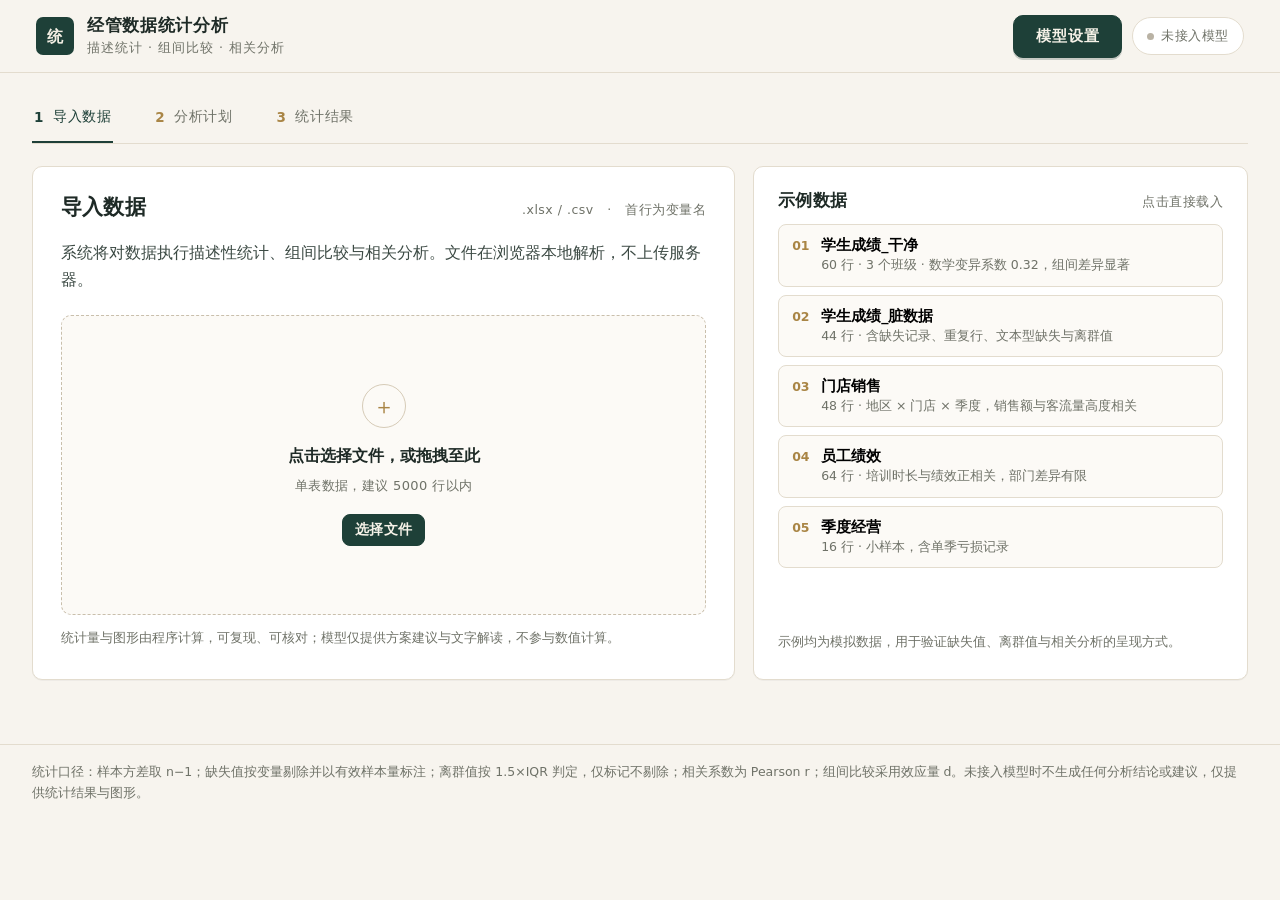
==== commit 4d9cf413: "v5 细节收口：建议置顶与两套配色" ====
--- a/src/统计分析工具/index.html
+++ b/src/统计分析工具/index.html
@@ -16,8 +16,8 @@
     </div>
   </div>
   <div class="top-actions">
-    <button class="btn ghost small" id="settingsBtn">模型设置</button>
-    <span class="status" id="modelStatus">未连接模型</span>
+    <button class="btn primary" id="settingsBtn">模型设置</button>
+    <span class="status" id="modelStatus">未接入模型</span>
   </div>
 </header>
 
@@ -30,27 +30,33 @@
 
   <!-- ============ 1 导入 ============ -->
   <section class="panel" data-panel="1">
-    <div class="card import-card">
-      <div class="card-head">
-        <h2>导入数据</h2>
-        <span class="hint">.xlsx / .csv　·　首行为变量名</span>
-      </div>
-      <p class="lead">系统将对数据执行描述性统计、组间比较与相关分析。文件在浏览器本地解析，不上传服务器。</p>
-
-      <div class="dropzone" id="dropzone">
-        <input type="file" id="fileInput" accept=".xlsx,.csv" hidden />
-        <div class="dz-icon">＋</div>
-        <p class="dz-title">点击选择文件，或拖拽至此</p>
-        <p class="dz-sub">单表数据，建议 5000 行以内</p>
-        <button class="btn ghost small" id="pickBtn" type="button">选择文件</button>
-      </div>
-
-      <div class="sample-block">
-        <div class="block-label">示例数据</div>
-        <div class="sample-grid" id="sampleList"></div>
-      </div>
-
-      <p class="fineprint">统计量与图形由程序计算，可复现、可核对；分析结论可选由语言模型生成，模型不参与数值计算。</p>
+    <div class="import-grid">
+      <div class="card drop-card">
+        <div class="card-head">
+          <h2>导入数据</h2>
+          <span class="hint">.xlsx / .csv　·　首行为变量名</span>
+        </div>
+        <p class="lead">系统将对数据执行描述性统计、组间比较与相关分析。文件在浏览器本地解析，不上传服务器。</p>
+
+        <div class="dropzone" id="dropzone">
+          <input type="file" id="fileInput" accept=".xlsx,.csv" hidden />
+          <div class="dz-icon">＋</div>
+          <p class="dz-title">点击选择文件，或拖拽至此</p>
+          <p class="dz-sub">单表数据，建议 5000 行以内</p>
+          <button class="btn small" id="pickBtn" type="button">选择文件</button>
+        </div>
+
+        <p class="fineprint">统计量与图形由程序计算，可复现、可核对；模型仅提供方案建议与文字解读，不参与数值计算。</p>
+      </div>
+
+      <div class="card sample-card">
+        <div class="card-head">
+          <h3>示例数据</h3>
+          <span class="hint">点击直接载入</span>
+        </div>
+        <div id="sampleList" class="sample-list"></div>
+        <p class="fineprint">示例均为模拟数据，用于验证缺失值、离群值与相关分析的呈现方式。</p>
+      </div>
     </div>
   </section>
 
@@ -64,55 +70,67 @@
       <button class="btn ghost small" data-goto="1">重新选择</button>
     </div>
 
-    <div class="card">
-      <div class="card-head">
-        <h3>变量清单</h3>
-        <span class="hint">由程序识别，非模型推断</span>
-      </div>
-      <div class="table-wrap"><table id="profileTable"></table></div>
-      <p class="fineprint" id="cleanNote"></p>
-    </div>
-
+    <!-- 第一行：变量清单 | 分析设置 -->
     <div class="plan-grid">
       <div class="card">
-        <div class="card-head"><h3>确定统计方案</h3></div>
-        <div class="segmented" id="planMode">
-          <button class="seg active" data-mode="api">模型直连</button>
-          <button class="seg" data-mode="copy">复制提示词</button>
-          <button class="seg" data-mode="default">默认方案</button>
-        </div>
-
-        <div class="mode-panel" data-mode="api">
-          <p class="muted">使用已配置的模型接口，由模型依据变量结构确定本次输出的统计量与分组、相关组合。</p>
-          <div class="actions"><button class="btn small" id="runPlanAI">生成分析计划</button></div>
-          <p class="fineprint" id="apiHintPlan"></p>
-        </div>
-
-        <div class="mode-panel" data-mode="copy" hidden>
-          <p class="muted">复制提示词至任一对话式模型平台，将其返回的 JSON 粘贴回填。</p>
-          <div class="actions">
-            <button class="btn ghost small" id="copyPlanPrompt">复制提示词</button>
-            <button class="link-btn" id="togglePlanPrompt" type="button">查看提示词</button>
-          </div>
-          <pre class="prompt" id="planPromptPreview" hidden></pre>
-          <textarea id="planInput" rows="5" placeholder="粘贴模型返回的 JSON"></textarea>
-          <div class="actions"><button class="btn small" id="applyPlan">解析并应用</button></div>
-        </div>
-
-        <div class="mode-panel" data-mode="default" hidden>
-          <p class="muted">不调用模型，按变量类型自动确定统计方案，适用于快速复核或无网络环境。</p>
-          <div class="actions"><button class="btn small" id="useDefault">采用默认方案</button></div>
-        </div>
-      </div>
-
-      <div class="card">
-        <div class="card-head">
-          <h3>计划内容</h3>
-          <span class="hint" id="planSourceTag">默认方案</span>
-        </div>
+        <div class="card-head">
+          <h3>变量清单</h3>
+          <span class="hint">由程序识别</span>
+        </div>
+        <div class="table-wrap"><table id="profileTable"></table></div>
+        <p class="fineprint" id="cleanNote"></p>
+      </div>
+
+      <div class="card">
+        <div class="card-head">
+          <h3>分析设置</h3>
+          <span class="hint">自行选择参与分析的变量</span>
+        </div>
+
+        <div class="field-block">
+          <div class="field-label">数值变量 <span>不参与分析的变量不会被统计</span></div>
+          <div id="numVars" class="var-chips"></div>
+        </div>
+
+        <div class="field-row">
+          <label class="field"><span>分组变量</span>
+            <select id="groupVar"></select>
+          </label>
+          <label class="field"><span>分组比较指标</span>
+            <select id="groupMetric"></select>
+          </label>
+          <label class="field"><span>分布图变量</span>
+            <select id="histVar"></select>
+          </label>
+        </div>
+
+        <label class="check-row">
+          <input type="checkbox" id="doCorr" checked />
+          <span>计算相关系数（对所选变量两两求 Pearson r）</span>
+        </label>
+      </div>
+    </div>
+
+    <!-- 第二行：方案辅助 | 计划预览（与分析设置上下对齐） -->
+    <div class="plan-grid">
+      <div class="card">
+        <div class="card-head"><h3>方案辅助（可选）</h3><span class="hint">语言模型</span></div>
+        <p class="muted">可在当前变量范围内请模型给出分析方案，或复制提示词到其他平台。</p>
+        <div class="actions">
+          <button class="btn small" id="runPlanAI">模型推荐方案</button>
+          <button class="btn ghost small" id="copyPlanPrompt">复制提示词</button>
+          <button class="link-btn" id="togglePrompt" type="button">查看提示词</button>
+        </div>
+        <pre class="prompt" id="planPromptPreview" hidden></pre>
+        <textarea id="planInput" rows="4" placeholder="粘贴模型返回的 JSON（可选）"></textarea>
+        <div class="actions"><button class="btn ghost small" id="applyPlan">应用模型方案</button></div>
+      </div>
+
+      <div class="card">
+        <div class="card-head"><h3>计划预览</h3><span class="hint" id="planSourceTag">按当前设置</span></div>
         <div class="chips" id="planChips"></div>
         <p class="fineprint" id="planWarn"></p>
-        <p class="fineprint">计划仅允许出现数据中实际存在的变量与预设统计动作，其余内容将被丢弃。</p>
+        <p class="fineprint">计划变更会同步反映在上方“分析设置”中；执行时严格按该计划计算。</p>
       </div>
     </div>
 
@@ -130,78 +148,47 @@
         <p class="muted" id="resultMeta">—</p>
       </div>
       <div class="actions">
-        <button class="btn ghost small" id="exportMd">导出报告</button>
+        <button class="btn ghost small" id="exportMd">导出结果</button>
         <button class="btn ghost small" data-goto="2">返回计划</button>
       </div>
     </div>
 
-    <!-- 结论优先 -->
-    <div class="card conclusion">
+    <!-- 模型建议置顶 -->
+    <div class="card ai-card">
       <div class="card-head">
-        <h3>分析结论</h3>
-        <div class="segmented tiny" id="concMode">
-          <button class="seg active" data-conc="rule">规则结论</button>
-          <button class="seg" data-conc="ai">模型解读</button>
-        </div>
-      </div>
-
-      <div id="insightList" class="findings"></div>
-
-      <div id="aiPanel" hidden>
-        <p class="muted">模型仅接收已计算的统计量并组织结论表述，不参与数值计算。</p>
-        <div class="actions">
-          <button class="btn small" id="runAdviceAI">生成模型解读</button>
-          <button class="btn ghost small" id="copyAdvicePrompt">复制提示词</button>
-          <button class="link-btn" id="toggleAdviceInput" type="button">粘贴模型输出</button>
-        </div>
-        <textarea id="adviceInput" rows="4" placeholder="粘贴模型输出" hidden></textarea>
-        <div class="actions" id="applyAdviceRow" hidden><button class="btn small" id="applyAdvice">显示</button></div>
-        <div class="ai-out" id="aiAdvice"></div>
-      </div>
-    </div>
-
-    <!-- 关键指标 -->
-    <div class="key-grid">
-      <div class="card">
-        <div class="card-head"><h3>关键指标</h3><span class="hint">完整统计量见文末</span></div>
-        <div class="table-wrap"><table id="keyTable"></table></div>
-      </div>
-      <div class="card stat">
-        <div class="k-label">组间差异</div>
-        <div class="k-value" id="effectVal">—</div>
-        <div class="k-note" id="effectNote">未执行分组比较</div>
-      </div>
-      <div class="card stat">
-        <div class="k-label">最强相关</div>
-        <div class="k-value" id="corrVal">—</div>
-        <div class="k-note" id="corrNote">未执行相关分析</div>
-      </div>
-    </div>
-
-    <!-- 图表 -->
+        <h3>分析建议</h3>
+        <span class="badge" id="aiBadge">未接入模型</span>
+      </div>
+      <div class="notice" id="aiNotice">未接入模型：不生成任何分析结论或建议，仅提供统计结果与图形。</div>
+      <div class="actions">
+        <button class="btn small" id="runAdviceAI">生成建议</button>
+        <button class="btn ghost small" id="copyAdvicePrompt">复制提示词</button>
+        <button class="link-btn" id="toggleAdvice" type="button">粘贴模型输出</button>
+      </div>
+      <textarea id="adviceInput" rows="5" placeholder="粘贴模型给出的建议" hidden></textarea>
+      <div class="actions" id="applyAdviceRow" hidden><button class="btn ghost small" id="applyAdvice">显示</button></div>
+      <div class="ai-out" id="aiAdvice"></div>
+    </div>
+
     <div class="charts" id="charts"></div>
 
-    <!-- 完整数据 -->
-    <details class="card detail">
-      <summary>完整统计结果</summary>
-      <div class="detail-body">
-        <h4>描述统计</h4>
+    <div class="result-grid">
+      <div class="card">
+        <div class="card-head"><h3>描述统计</h3><span class="hint" id="descHint">—</span></div>
         <div class="table-wrap"><table id="descTable"></table></div>
-        <div id="groupBlock" hidden>
-          <h4 id="groupTitle">分组比较</h4>
-          <div class="table-wrap"><table id="groupTable"></table></div>
-          <p class="fineprint" id="groupNote"></p>
-        </div>
-        <div id="corrBlock" hidden>
-          <h4>相关分析</h4>
-          <div class="table-wrap"><table id="corrTable"></table></div>
-        </div>
-        <div id="freqBlock" hidden>
-          <h4>频数分布</h4>
-          <div class="table-wrap"><table id="freqTable"></table></div>
-        </div>
-      </div>
-    </details>
+      </div>
+      <div class="card">
+        <div class="card-head"><h3>相关分析</h3><span class="hint">Pearson r</span></div>
+        <div class="table-wrap"><table id="corrTable"></table></div>
+        <p class="fineprint" id="corrNote"></p>
+      </div>
+    </div>
+
+    <div class="card" id="groupCard" hidden>
+      <div class="card-head"><h3>分组统计</h3><span class="hint" id="groupHint">—</span></div>
+      <div class="table-wrap"><table id="groupTable"></table></div>
+      <p class="fineprint" id="groupNote"></p>
+    </div>
 
     <div class="footer-actions">
       <button class="btn ghost" data-goto="2">返回计划</button>
@@ -211,7 +198,7 @@
 </main>
 
 <footer class="foot">
-  统计口径：样本方差取 n−1；缺失值按变量剔除并以有效样本量标注；离群值按 1.5×IQR 判定，仅标记不剔除；相关系数为 Pearson r；组间比较采用效应量 d。
+  统计口径：样本方差取 n−1；缺失值按变量剔除并以有效样本量标注；离群值按 1.5×IQR 判定，仅标记不剔除；相关系数为 Pearson r；组间比较采用效应量 d。未接入模型时不生成任何分析结论或建议，仅提供统计结果与图形。
 </footer>
 
 <!-- 模型设置 -->
@@ -221,7 +208,7 @@
       <h3>模型设置</h3>
       <span class="hint">OpenAI 兼容接口</span>
     </div>
-    <p class="muted">配置后可直接调用模型生成分析计划与结论。密钥仅保存在本机浏览器，不写入页面源码。</p>
+    <p class="muted">用于生成分析方案建议与文字解读。密钥仅保存在本机浏览器，不写入页面源码。</p>
     <label class="field"><span>接口地址</span><input type="text" id="apiBase" placeholder="https://api.deepseek.com/v1" /></label>
     <label class="field"><span>模型名称</span><input type="text" id="apiModel" placeholder="deepseek-chat" /></label>
     <label class="field"><span>API Key</span><input type="password" id="apiKey" placeholder="sk-..." /></label>
--- a/src/统计分析工具/assets/style.css
+++ b/src/统计分析工具/assets/style.css
@@ -1,6 +1,7 @@
 /* =========================================================
-   经管数据统计分析 · v3
-   配色：暖纸底 + 墨绿主色 + 黄铜点缀（低饱和、克制）
+   经管数据统计分析 · v4
+   配色沿用第三版：暖纸 + 墨绿 + 黄铜（不再调整）
+   v4 版式调整：加大字号、减少留白、双栏铺满
    ========================================================= */
 :root{
   --paper:#F7F4EE;
@@ -21,13 +22,17 @@
   --line-2:#F0EBE1;
   --radius:10px;
   --shadow:0 1px 0 rgba(30,42,38,.04);
+  --chart-1:#2A564A;
+  --chart-2:#A98545;
+  --chart-3:#A34A3C;
+  --chart-4:#7C8F86;
   --sans:"Source Han Sans SC","PingFang SC","Microsoft YaHei",system-ui,-apple-system,"Segoe UI",sans-serif;
   --mono:Consolas,"SF Mono",ui-monospace,monospace;
 }
 *{box-sizing:border-box}
 html,body{margin:0;padding:0}
 body{
-  background:var(--paper); color:var(--ink); font:14.5px/1.66 var(--sans);
+  background:var(--paper); color:var(--ink); font:16px/1.7 var(--sans);
   -webkit-font-smoothing:antialiased;
 }
 h1,h2,h3,h4{margin:0;line-height:1.35;font-weight:600;letter-spacing:.01em}
@@ -39,201 +44,201 @@
 /* ---------- 顶栏 ---------- */
 .topbar{
   position:sticky; top:0; z-index:20; display:flex; align-items:center; gap:18px;
-  padding:12px 28px; background:rgba(247,244,238,.96); border-bottom:1px solid var(--line);
+  padding:14px 36px; background:rgba(247,244,238,.96); border-bottom:1px solid var(--line);
   backdrop-filter:blur(6px);
 }
-.brand{display:flex; align-items:center; gap:12px}
+.brand{display:flex; align-items:center; gap:13px}
 .mark{
-  width:34px;height:34px;border-radius:6px;display:grid;place-items:center;
-  background:var(--pine); color:#F3EEE3; font-size:15px; font-weight:600; letter-spacing:.06em;
-}
-.brand-text h1{font-size:15.5px;letter-spacing:.04em}
-.brand-text p{margin:0;font-size:11.5px;color:var(--muted);letter-spacing:.08em}
+  width:38px;height:38px;border-radius:7px;display:grid;place-items:center;
+  background:var(--pine); color:#F3EEE3; font-size:16px; font-weight:600; letter-spacing:.06em;
+}
+.brand-text h1{font-size:17px;letter-spacing:.04em}
+.brand-text p{margin:0;font-size:12.5px;color:var(--muted);letter-spacing:.08em}
 .top-actions{margin-left:auto;display:flex;align-items:center;gap:10px}
 .status{
-  font-size:11.5px;letter-spacing:.04em;color:var(--muted);
-  border:1px solid var(--line);border-radius:999px;padding:4px 10px;background:var(--surface);
+  font-size:12.5px;letter-spacing:.04em;color:var(--muted);
+  border:1px solid var(--line);border-radius:999px;padding:5px 12px;background:var(--surface);
 }
 .status.on{color:var(--pine);border-color:#C9D8CF;background:var(--pine-l)}
 
 /* ---------- 布局 ---------- */
-main{max-width:1120px;margin:0 auto;padding:20px 24px 56px}
-.steps{display:flex;gap:0;list-style:none;padding:0;margin:2px 0 20px;border-bottom:1px solid var(--line)}
+main{max-width:1280px;margin:0 auto;padding:22px 32px 64px}
+.steps{display:flex;gap:0;list-style:none;padding:0;margin:0 0 22px;border-bottom:1px solid var(--line)}
 .steps li{
-  display:flex;align-items:center;gap:8px;padding:9px 2px 11px;margin-right:34px;
-  font-size:13px;color:var(--muted);letter-spacing:.04em;border-bottom:2px solid transparent;
-}
-.steps li b{font-weight:600;color:var(--brass);font-size:12.5px}
+  display:flex;align-items:center;gap:9px;padding:10px 2px 12px;margin-right:40px;
+  font-size:14px;color:var(--muted);letter-spacing:.04em;border-bottom:2px solid transparent;
+}
+.steps li b{font-weight:600;color:var(--brass);font-size:13.5px}
 .steps li.active{color:var(--pine);border-bottom-color:var(--pine)}
 .steps li.active b{color:var(--pine)}
 .steps li.done b{color:var(--sage)}
 
 .card{
   background:var(--surface);border:1px solid var(--line);border-radius:var(--radius);
-  padding:18px 20px;margin-bottom:16px;box-shadow:var(--shadow);
-}
-.card-head{display:flex;align-items:baseline;justify-content:space-between;gap:12px;margin-bottom:10px}
-.card-head h2{font-size:19px}
-.card-head h3{font-size:15px}
-.hint{font-size:11.5px;color:var(--muted);letter-spacing:.04em}
+  padding:22px 24px;margin-bottom:18px;box-shadow:var(--shadow);
+}
+.card-head{display:flex;align-items:baseline;justify-content:space-between;gap:12px;margin-bottom:12px}
+.card-head h2{font-size:21px}
+.card-head h3{font-size:17px}
+.hint{font-size:12.5px;color:var(--muted);letter-spacing:.04em}
 .muted{color:var(--muted)}
-.fineprint{font-size:11.5px;line-height:1.65;color:var(--muted);margin-top:10px}
-.lead{color:var(--ink-2);max-width:760px}
-
-/* ---------- 导入 ---------- */
-.import-card{max-width:860px;margin:8px auto 16px;padding:24px 26px}
+.fineprint{font-size:12.5px;line-height:1.7;color:var(--muted);margin-top:12px}
+.lead{color:var(--ink-2);max-width:820px;font-size:16px}
+
+/* ---------- 导入：双栏铺满 ---------- */
+.import-grid{display:grid;grid-template-columns:1.35fr .95fr;gap:18px;align-items:stretch}
+.drop-card{display:flex;flex-direction:column;margin-bottom:0;padding:26px 28px}
+.sample-card{margin-bottom:0;display:flex;flex-direction:column}
 .dropzone{
-  border:1px dashed #C9BFAC;border-radius:var(--radius);background:#FCFAF6;
-  display:flex;flex-direction:column;align-items:center;gap:4px;padding:26px 16px;
-  text-align:center;cursor:pointer;transition:.15s;margin-top:14px;
+  flex:1;min-height:300px;border:1px dashed #C9BFAC;border-radius:10px;background:#FCFAF6;
+  display:flex;flex-direction:column;align-items:center;justify-content:center;gap:6px;
+  text-align:center;cursor:pointer;transition:.15s;margin-top:16px;
 }
 .dropzone:hover,.dropzone.hover{border-color:var(--pine);background:var(--pine-l)}
-.dz-icon{width:34px;height:34px;border-radius:50%;border:1px solid #D6CBB7;display:grid;place-items:center;color:var(--brass);font-size:18px}
-.dz-title{margin:4px 0 0;font-size:14px;font-weight:600}
-.dz-sub{margin:0 0 6px;font-size:11.5px;color:var(--muted);letter-spacing:.03em}
-
-.sample-block{margin-top:20px}
-.block-label{font-size:11.5px;letter-spacing:.12em;color:var(--muted);text-transform:uppercase;margin-bottom:8px}
-.sample-grid{display:grid;grid-template-columns:1fr 1fr;gap:8px}
+.dz-icon{width:44px;height:44px;border-radius:50%;border:1px solid #D6CBB7;display:grid;place-items:center;color:var(--brass);font-size:22px}
+.dz-title{margin:8px 0 0;font-size:16px;font-weight:600}
+.dz-sub{margin:0 0 10px;font-size:13px;color:var(--muted);letter-spacing:.03em}
+
+.sample-list{display:flex;flex-direction:column;gap:8px;flex:1}
 .sample{
-  display:flex;align-items:flex-start;gap:10px;text-align:left;cursor:pointer;
-  background:#FCFAF6;border:1px solid var(--line);border-radius:8px;padding:9px 11px;transition:.15s;
+  display:flex;align-items:flex-start;gap:11px;text-align:left;cursor:pointer;
+  background:#FCFAF6;border:1px solid var(--line);border-radius:8px;padding:11px 13px;transition:.15s;
 }
 .sample:hover{border-color:var(--pine);background:var(--pine-l)}
-.sample .no{font-size:11.5px;color:var(--brass);font-weight:600;min-width:16px}
-.sample .nm{font-size:13px;font-weight:600}
-.sample .ds{font-size:11.5px;color:var(--muted);line-height:1.5}
-
-/* ---------- 按钮 / 分段 ---------- */
+.sample .no{font-size:12.5px;color:var(--brass);font-weight:600;min-width:18px;padding-top:2px}
+.sample .nm{font-size:14.5px;font-weight:600}
+.sample .ds{font-size:12.5px;color:var(--muted);line-height:1.55}
+
+/* ---------- 按钮 / 控件 ---------- */
 .btn{
   border:1px solid var(--pine);background:var(--pine);color:#F6F2E8;
-  padding:8px 16px;border-radius:8px;font-size:13.5px;font-weight:600;cursor:pointer;transition:.15s;
-  letter-spacing:.03em;
+  padding:9px 18px;border-radius:8px;font-size:14.5px;font-weight:600;cursor:pointer;transition:.15s;letter-spacing:.03em;
 }
 .btn:hover{background:var(--pine-d);border-color:var(--pine-d)}
 .btn:disabled{opacity:.5;cursor:not-allowed}
 .btn.ghost{background:var(--surface);color:var(--pine);border-color:#CBDBD2}
 .btn.ghost:hover{background:var(--pine-l)}
-.btn.small{padding:5px 11px;font-size:12.5px}
-.btn.primary{padding:9px 20px}
-.link-btn{border:0;background:none;color:var(--sage);font-size:12.5px;cursor:pointer;text-decoration:underline;text-underline-offset:3px;padding:4px 2px}
+.btn.small{padding:6px 12px;font-size:13.5px}
+.btn.primary{padding:10px 22px}
+.link-btn{border:0;background:none;color:var(--sage);font-size:13.5px;cursor:pointer;text-decoration:underline;text-underline-offset:3px;padding:4px 2px}
 .link-btn:hover{color:var(--pine)}
-.actions{display:flex;gap:8px;flex-wrap:wrap;align-items:center;margin:8px 0}
+.actions{display:flex;gap:9px;flex-wrap:wrap;align-items:center;margin:10px 0}
 .actions.right{justify-content:flex-end}
-.footer-actions{display:flex;justify-content:space-between;gap:10px;margin-top:4px}
-
-.segmented{display:inline-flex;border:1px solid var(--line);border-radius:8px;overflow:hidden;background:#FCFAF6}
-.seg{border:0;background:transparent;color:var(--ink-2);padding:7px 14px;font-size:12.5px;cursor:pointer;letter-spacing:.03em}
-.seg + .seg{border-left:1px solid var(--line)}
-.seg.active{background:var(--pine);color:#F6F2E8}
-.segmented.tiny .seg{padding:4px 10px;font-size:11.5px}
-
-/* ---------- 面板头 ---------- */
-.panel-head{display:flex;justify-content:space-between;align-items:flex-start;gap:12px;margin-bottom:12px}
-.panel-head h2{font-size:20px}
-.panel-head .muted{font-size:12px;margin-top:3px}
+.footer-actions{display:flex;justify-content:space-between;gap:10px;margin-top:6px}
+
+.panel-head{display:flex;justify-content:space-between;align-items:flex-start;gap:12px;margin-bottom:16px}
+.panel-head h2{font-size:22px}
+.panel-head .muted{font-size:13px;margin-top:4px}
+
+/* ---------- 计划 ---------- */
+.plan-grid{display:grid;grid-template-columns:1fr 1fr;gap:18px}
+.field-block{margin-bottom:14px}
+.field-label{font-size:13.5px;color:var(--ink-2);margin-bottom:7px}
+.field-label span{color:var(--muted);font-size:12.5px;margin-left:6px}
+.var-chips{display:flex;flex-wrap:wrap;gap:8px}
+.var-chip{
+  display:inline-flex;align-items:center;gap:7px;border:1px solid var(--line);border-radius:8px;
+  padding:7px 12px;font-size:14px;background:#FCFAF6;cursor:pointer;user-select:none;
+}
+.var-chip.on{border-color:var(--pine);background:var(--pine-l);color:var(--pine)}
+.var-chip input{accent-color:var(--pine);width:15px;height:15px}
+.field-row{display:grid;grid-template-columns:1fr 1fr 1fr;gap:12px}
+.field{display:block}
+.field span{display:block;font-size:12.5px;color:var(--ink-2);margin-bottom:5px}
+.field select,.field input{
+  width:100%;padding:8px 10px;border:1px solid var(--line);border-radius:7px;font-size:14px;
+  background:#FCFAF6;color:var(--ink);font-family:inherit;
+}
+.field select:focus,.field input:focus{outline:2px solid #D8E2DB;border-color:var(--pine)}
+.check-row{display:flex;align-items:center;gap:8px;font-size:14px;color:var(--ink-2);margin-top:4px}
+.check-row input{accent-color:var(--pine);width:15px;height:15px}
+
+.prompt{
+  white-space:pre-wrap;max-height:220px;overflow:auto;background:#FCFAF6;border:1px solid var(--line);
+  border-radius:8px;padding:11px;font:12px/1.65 var(--mono);color:var(--ink-2);margin:9px 0;
+}
+textarea{
+  width:100%;border:1px solid var(--line);border-radius:8px;padding:10px;font:13px/1.6 var(--mono);
+  color:var(--ink-2);background:#FCFAF6;resize:vertical;
+}
+textarea:focus{outline:2px solid #D8E2DB;border-color:var(--pine)}
+.chips{display:flex;flex-wrap:wrap;gap:8px}
+.chip{border:1px solid var(--line);border-radius:6px;padding:7px 11px;font-size:13px;background:#FCFAF6;flex:1 1 45%}
+.chip b{display:block;font-size:11.5px;letter-spacing:.1em;color:var(--muted);font-weight:600;margin-bottom:2px}
+.chip span{color:var(--ink-2)}
 
 /* ---------- 表格 ---------- */
 .table-wrap{overflow:auto;border:1px solid var(--line);border-radius:8px;margin:8px 0}
-table{border-collapse:collapse;width:100%;font-size:12.5px;background:var(--surface)}
-th,td{padding:7px 10px;text-align:left;border-bottom:1px solid var(--line-2);white-space:nowrap}
-th{background:#FAF6EE;color:var(--pine);font-weight:600;letter-spacing:.03em;font-size:12px}
-td.num{text-align:right;font-variant-numeric:tabular-nums}
+table{border-collapse:collapse;width:100%;font-size:13.5px;background:var(--surface)}
+th,td{padding:9px 12px;text-align:left;border-bottom:1px solid var(--line-2);white-space:nowrap}
+th{background:#FAF6EE;color:var(--pine);font-weight:600;letter-spacing:.03em;font-size:13px}
+td.num{text-align:right}
 tbody tr:last-child td{border-bottom:0}
 tbody tr:hover td{background:#FCFAF6}
 
-/* ---------- 计划 ---------- */
-.plan-grid{display:grid;grid-template-columns:1.05fr .95fr;gap:16px}
-.mode-panel{margin-top:12px}
-.prompt{
-  white-space:pre-wrap;max-height:230px;overflow:auto;background:#FCFAF6;border:1px solid var(--line);
-  border-radius:8px;padding:10px;font:11.5px/1.6 var(--mono);color:var(--ink-2);margin:8px 0;
-}
-textarea{
-  width:100%;border:1px solid var(--line);border-radius:8px;padding:9px;font:12.5px/1.6 var(--mono);
-  color:var(--ink-2);background:#FCFAF6;resize:vertical;
-}
-textarea:focus{outline:2px solid #D8E2DB;border-color:var(--pine)}
-.chips{display:flex;flex-wrap:wrap;gap:8px}
-.chip{border:1px solid var(--line);border-radius:6px;padding:6px 10px;font-size:12px;background:#FCFAF6}
-.chip b{display:block;font-size:10.5px;letter-spacing:.1em;color:var(--muted);font-weight:600;margin-bottom:2px}
-.chip span{color:var(--ink-2)}
-
-/* ---------- 结论 ---------- */
-.conclusion{border-left:3px solid var(--pine)}
-.findings{display:flex;flex-direction:column;gap:0}
-.finding{padding:12px 0;border-bottom:1px solid var(--line-2)}
-.finding:last-child{border-bottom:0}
-.finding .f-head{display:flex;align-items:baseline;gap:8px}
-.finding .f-title{font-size:13.5px;font-weight:600}
-.finding .f-level{font-size:10.5px;letter-spacing:.08em;padding:1px 6px;border-radius:4px;border:1px solid var(--line)}
-.finding.high .f-level{color:var(--clay);border-color:#E7C9C2;background:var(--clay-l)}
-.finding.mid .f-level{color:var(--brass-d);border-color:#E6D7B7;background:var(--brass-l)}
-.finding.low .f-level{color:var(--sage);border-color:#D6DFD9;background:#F2F5F3}
-.finding .f-text{font-size:13px;color:var(--ink-2);line-height:1.72;margin-top:4px}
-.ai-out{white-space:pre-wrap;font-size:13px;line-height:1.8;background:#FCFAF6;border:1px solid var(--line);border-radius:8px;padding:12px;margin-top:10px}
-.ai-out:empty{display:none}
-
-/* ---------- 关键指标 ---------- */
-.key-grid{display:grid;grid-template-columns:1.5fr .75fr .75fr;gap:16px}
-.stat{display:flex;flex-direction:column;justify-content:center}
-.k-label{font-size:11px;letter-spacing:.12em;color:var(--muted);text-transform:uppercase}
-.k-value{font-size:26px;font-weight:600;color:var(--pine);line-height:1.3;margin-top:2px;font-variant-numeric:tabular-nums}
-.k-note{font-size:11.5px;color:var(--muted);margin-top:2px}
-
-/* ---------- 图表 ---------- */
-.charts{display:grid;grid-template-columns:1fr 1fr;gap:16px;margin-bottom:16px;align-items:start}
-.chart-card{background:var(--surface);border:1px solid var(--line);border-radius:var(--radius);padding:14px 16px;box-shadow:var(--shadow)}
-.chart-title{font-size:12.5px;font-weight:600;color:var(--ink)}
-.chart-sub{font-size:11px;color:var(--muted);margin:2px 0 8px}
+/* ---------- 结果 ---------- */
+.charts{display:grid;grid-template-columns:1fr 1fr;gap:18px;margin-bottom:18px;align-items:start}
+.chart-card{background:var(--surface);border:1px solid var(--line);border-radius:var(--radius);padding:18px 20px;box-shadow:var(--shadow)}
+.chart-title{font-size:14.5px;font-weight:600;color:var(--ink)}
+.chart-sub{font-size:12.5px;color:var(--muted);margin:3px 0 10px}
 svg.chart{width:100%;height:auto;display:block}
 .axis{stroke:#E3DCCE;stroke-width:1}
-.tick{fill:#8B8878;font-size:9.5px}
-.lbl{fill:#3C4A44;font-size:10px}
-
-/* ---------- 折叠 ---------- */
-.detail{padding:0}
-.detail summary{
-  list-style:none;cursor:pointer;padding:16px 20px;font-size:14px;font-weight:600;color:var(--pine);
-  display:flex;align-items:center;gap:8px;
-}
-.detail summary::-webkit-details-marker{display:none}
-.detail summary::before{content:"▸";color:var(--brass);font-size:12px;transition:.15s}
-.detail[open] summary::before{transform:rotate(90deg)}
-.detail summary::after{content:"描述统计 · 分组比较 · 相关分析 · 频数分布";margin-left:auto;font-size:11px;font-weight:400;color:var(--muted)}
-.detail-body{padding:0 20px 18px;border-top:1px solid var(--line-2)}
-.detail-body h4{font-size:13px;margin:16px 0 4px;color:var(--ink-2)}
+.tick{fill:#8B8878;font-size:11px}
+.lbl{fill:#3C4A44;font-size:12px}
+
+.result-grid{display:grid;grid-template-columns:1.15fr .85fr;gap:18px}
+.ai-out{white-space:pre-wrap;font-size:14.5px;line-height:1.85;background:#FCFAF6;border:1px solid var(--line);border-radius:8px;padding:14px;margin-top:10px}
+.ai-out:empty{display:none}
 
 /* ---------- 弹窗 ---------- */
 .modal{position:fixed;inset:0;background:rgba(24,32,28,.42);display:flex;align-items:center;justify-content:center;z-index:50;padding:16px}
 .modal[hidden]{display:none}
-.modal-box{background:var(--surface);border-radius:12px;padding:22px 24px;width:min(520px,94vw);border:1px solid var(--line)}
-.field{display:block;margin:10px 0}
-.field span{display:block;font-size:12px;color:var(--ink-2);margin-bottom:4px;letter-spacing:.03em}
-.field input{width:100%;padding:8px 10px;border:1px solid var(--line);border-radius:7px;font-size:13px;background:#FCFAF6;font-family:var(--mono)}
-.field input:focus{outline:2px solid #D8E2DB;border-color:var(--pine)}
-
-.foot{max-width:1120px;margin:0 auto;padding:14px 24px 28px;color:var(--muted);font-size:11.5px;line-height:1.7;border-top:1px solid var(--line)}
+.modal-box{background:var(--surface);border-radius:12px;padding:24px 26px;width:min(560px,94vw);border:1px solid var(--line)}
+.modal-box .field{margin:10px 0}
+
+.foot{max-width:1280px;margin:0 auto;padding:16px 32px 32px;color:var(--muted);font-size:12.5px;line-height:1.75;border-top:1px solid var(--line)}
 
 .toast{
   position:fixed;left:50%;bottom:26px;transform:translateX(-50%) translateY(8px);
-  background:var(--pine-d);color:#F6F2E8;padding:9px 16px;border-radius:8px;font-size:12.5px;
+  background:var(--pine-d);color:#F6F2E8;padding:10px 18px;border-radius:8px;font-size:13.5px;
   opacity:0;pointer-events:none;transition:.2s;z-index:99;max-width:80vw;
 }
 .toast.show{opacity:1;transform:translateX(-50%)}
 
-@media (max-width:900px){
-  .sample-grid,.plan-grid,.key-grid,.charts{grid-template-columns:1fr}
-  .steps li{margin-right:18px}
-  .topbar{padding:10px 16px;flex-wrap:wrap}
-  main{padding:16px 14px 40px}
-  .import-card{padding:18px}
+@media (max-width:1000px){
+  .import-grid,.plan-grid,.result-grid,.charts{grid-template-columns:1fr}
+  .field-row{grid-template-columns:1fr}
+  main{padding:16px 16px 40px}
+  .topbar{padding:12px 18px;flex-wrap:wrap}
+  .steps li{margin-right:20px}
 }
 
 @media print{
-  .topbar,.steps,.footer-actions,.actions,.foot,.segmented{display:none!important}
+  .topbar,.steps,.footer-actions,.actions,.foot{display:none!important}
   body{background:#fff}
-  .card{border:0;padding:0;margin:0 0 14px}
+  .card,.chart-card{border:0;padding:0;margin:0 0 14px}
   .charts{grid-template-columns:1fr 1fr}
-  .detail summary::after{display:none}
-}
+}
+
+
+/* ================= v5 增补：模型入口强化 / 表头对齐 / 提示条 ================= */
+.top-actions .btn.primary{
+  font-size:15px;padding:11px 22px;border-radius:10px;letter-spacing:.05em;
+  box-shadow:0 2px 0 rgba(21,47,41,.22);
+}
+.status{display:inline-flex;align-items:center;gap:7px;font-size:13px;padding:7px 14px}
+.status::before{content:"";width:7px;height:7px;border-radius:50%;background:#B9B2A4;display:block}
+.status.on::before{background:#3E7C62}
+.badge{font-size:12px;padding:3px 10px;border-radius:999px;border:1px solid var(--line);color:var(--muted);background:#FCFAF6;white-space:nowrap}
+.badge.on{color:var(--pine);border-color:#C9D8CF;background:var(--pine-l)}
+.notice{
+  border-left:3px solid var(--brass);background:var(--brass-l);color:#6B5527;
+  font-size:13.5px;line-height:1.7;padding:10px 14px;border-radius:0 8px 8px 0;margin:2px 0 8px;
+}
+th.num{text-align:right}
+th,td{vertical-align:middle}
+.ai-card .actions{margin-top:6px}
+
+
+/* v5：hidden 属性优先，避免被 display:flex 覆盖 */
+[hidden]{display:none!important}
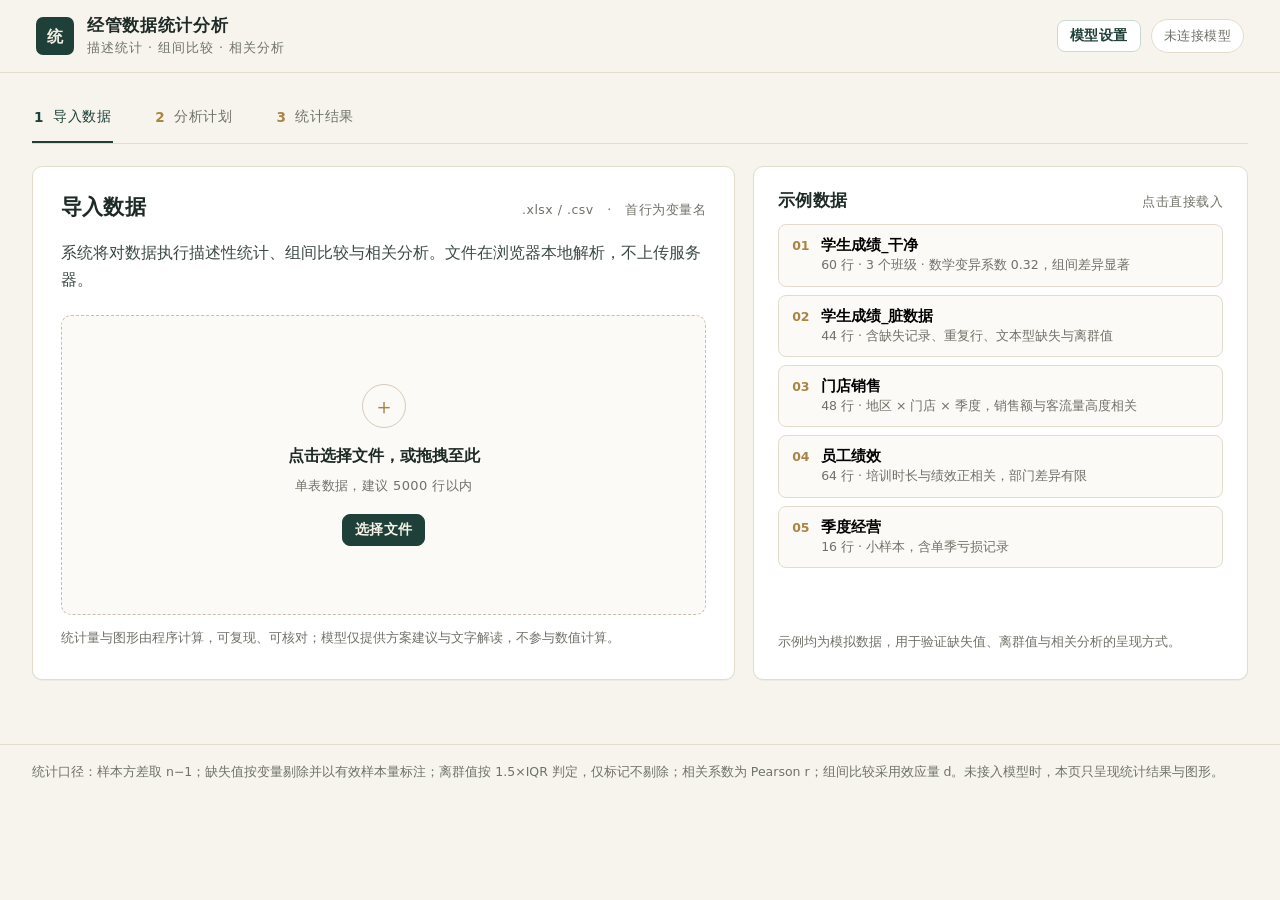
==== commit 236f6e52: "v4 变量自选：把判断权交回使用者" ====
--- a/src/统计分析工具/index.html
+++ b/src/统计分析工具/index.html
@@ -16,8 +16,8 @@
     </div>
   </div>
   <div class="top-actions">
-    <button class="btn primary" id="settingsBtn">模型设置</button>
-    <span class="status" id="modelStatus">未接入模型</span>
+    <button class="btn ghost small" id="settingsBtn">模型设置</button>
+    <span class="status" id="modelStatus">未连接模型</span>
   </div>
 </header>
 
@@ -70,7 +70,6 @@
       <button class="btn ghost small" data-goto="1">重新选择</button>
     </div>
 
-    <!-- 第一行：变量清单 | 分析设置 -->
     <div class="plan-grid">
       <div class="card">
         <div class="card-head">
@@ -111,8 +110,13 @@
       </div>
     </div>
 
-    <!-- 第二行：方案辅助 | 计划预览（与分析设置上下对齐） -->
     <div class="plan-grid">
+      <div class="card">
+        <div class="card-head"><h3>计划预览</h3><span class="hint" id="planSourceTag">按当前设置</span></div>
+        <div class="chips" id="planChips"></div>
+        <p class="fineprint" id="planWarn"></p>
+      </div>
+
       <div class="card">
         <div class="card-head"><h3>方案辅助（可选）</h3><span class="hint">语言模型</span></div>
         <p class="muted">可在当前变量范围内请模型给出分析方案，或复制提示词到其他平台。</p>
@@ -125,13 +129,6 @@
         <textarea id="planInput" rows="4" placeholder="粘贴模型返回的 JSON（可选）"></textarea>
         <div class="actions"><button class="btn ghost small" id="applyPlan">应用模型方案</button></div>
       </div>
-
-      <div class="card">
-        <div class="card-head"><h3>计划预览</h3><span class="hint" id="planSourceTag">按当前设置</span></div>
-        <div class="chips" id="planChips"></div>
-        <p class="fineprint" id="planWarn"></p>
-        <p class="fineprint">计划变更会同步反映在上方“分析设置”中；执行时严格按该计划计算。</p>
-      </div>
     </div>
 
     <div class="footer-actions">
@@ -153,13 +150,32 @@
       </div>
     </div>
 
-    <!-- 模型建议置顶 -->
+    <div class="charts" id="charts"></div>
+
+    <div class="result-grid">
+      <div class="card">
+        <div class="card-head"><h3>描述统计</h3><span class="hint" id="descHint">—</span></div>
+        <div class="table-wrap"><table id="descTable"></table></div>
+      </div>
+      <div class="card">
+        <div class="card-head"><h3>相关分析</h3><span class="hint">Pearson r</span></div>
+        <div class="table-wrap"><table id="corrTable"></table></div>
+        <p class="fineprint" id="corrNote"></p>
+      </div>
+    </div>
+
+    <div class="card" id="groupCard" hidden>
+      <div class="card-head"><h3>分组统计</h3><span class="hint" id="groupHint">—</span></div>
+      <div class="table-wrap"><table id="groupTable"></table></div>
+      <p class="fineprint" id="groupNote"></p>
+    </div>
+
     <div class="card ai-card">
       <div class="card-head">
-        <h3>分析建议</h3>
-        <span class="badge" id="aiBadge">未接入模型</span>
-      </div>
-      <div class="notice" id="aiNotice">未接入模型：不生成任何分析结论或建议，仅提供统计结果与图形。</div>
+        <h3>模型建议</h3>
+        <span class="hint">可选 · 未接入时仅呈现统计结果</span>
+      </div>
+      <p class="muted">统计结果与图形由程序生成；如需具体建议与可执行方案，可调用模型或粘贴外部模型输出。模型只接收已计算的统计量。</p>
       <div class="actions">
         <button class="btn small" id="runAdviceAI">生成建议</button>
         <button class="btn ghost small" id="copyAdvicePrompt">复制提示词</button>
@@ -170,26 +186,6 @@
       <div class="ai-out" id="aiAdvice"></div>
     </div>
 
-    <div class="charts" id="charts"></div>
-
-    <div class="result-grid">
-      <div class="card">
-        <div class="card-head"><h3>描述统计</h3><span class="hint" id="descHint">—</span></div>
-        <div class="table-wrap"><table id="descTable"></table></div>
-      </div>
-      <div class="card">
-        <div class="card-head"><h3>相关分析</h3><span class="hint">Pearson r</span></div>
-        <div class="table-wrap"><table id="corrTable"></table></div>
-        <p class="fineprint" id="corrNote"></p>
-      </div>
-    </div>
-
-    <div class="card" id="groupCard" hidden>
-      <div class="card-head"><h3>分组统计</h3><span class="hint" id="groupHint">—</span></div>
-      <div class="table-wrap"><table id="groupTable"></table></div>
-      <p class="fineprint" id="groupNote"></p>
-    </div>
-
     <div class="footer-actions">
       <button class="btn ghost" data-goto="2">返回计划</button>
       <button class="btn primary" id="restart">更换数据</button>
@@ -198,7 +194,7 @@
 </main>
 
 <footer class="foot">
-  统计口径：样本方差取 n−1；缺失值按变量剔除并以有效样本量标注；离群值按 1.5×IQR 判定，仅标记不剔除；相关系数为 Pearson r；组间比较采用效应量 d。未接入模型时不生成任何分析结论或建议，仅提供统计结果与图形。
+  统计口径：样本方差取 n−1；缺失值按变量剔除并以有效样本量标注；离群值按 1.5×IQR 判定，仅标记不剔除；相关系数为 Pearson r；组间比较采用效应量 d。未接入模型时，本页只呈现统计结果与图形。
 </footer>
 
 <!-- 模型设置 -->
--- a/src/统计分析工具/assets/style.css
+++ b/src/统计分析工具/assets/style.css
@@ -22,10 +22,6 @@
   --line-2:#F0EBE1;
   --radius:10px;
   --shadow:0 1px 0 rgba(30,42,38,.04);
-  --chart-1:#2A564A;
-  --chart-2:#A98545;
-  --chart-3:#A34A3C;
-  --chart-4:#7C8F86;
   --sans:"Source Han Sans SC","PingFang SC","Microsoft YaHei",system-ui,-apple-system,"Segoe UI",sans-serif;
   --mono:Consolas,"SF Mono",ui-monospace,monospace;
 }
@@ -219,26 +215,3 @@
   .card,.chart-card{border:0;padding:0;margin:0 0 14px}
   .charts{grid-template-columns:1fr 1fr}
 }
-
-
-/* ================= v5 增补：模型入口强化 / 表头对齐 / 提示条 ================= */
-.top-actions .btn.primary{
-  font-size:15px;padding:11px 22px;border-radius:10px;letter-spacing:.05em;
-  box-shadow:0 2px 0 rgba(21,47,41,.22);
-}
-.status{display:inline-flex;align-items:center;gap:7px;font-size:13px;padding:7px 14px}
-.status::before{content:"";width:7px;height:7px;border-radius:50%;background:#B9B2A4;display:block}
-.status.on::before{background:#3E7C62}
-.badge{font-size:12px;padding:3px 10px;border-radius:999px;border:1px solid var(--line);color:var(--muted);background:#FCFAF6;white-space:nowrap}
-.badge.on{color:var(--pine);border-color:#C9D8CF;background:var(--pine-l)}
-.notice{
-  border-left:3px solid var(--brass);background:var(--brass-l);color:#6B5527;
-  font-size:13.5px;line-height:1.7;padding:10px 14px;border-radius:0 8px 8px 0;margin:2px 0 8px;
-}
-th.num{text-align:right}
-th,td{vertical-align:middle}
-.ai-card .actions{margin-top:6px}
-
-
-/* v5：hidden 属性优先，避免被 display:flex 覆盖 */
-[hidden]{display:none!important}
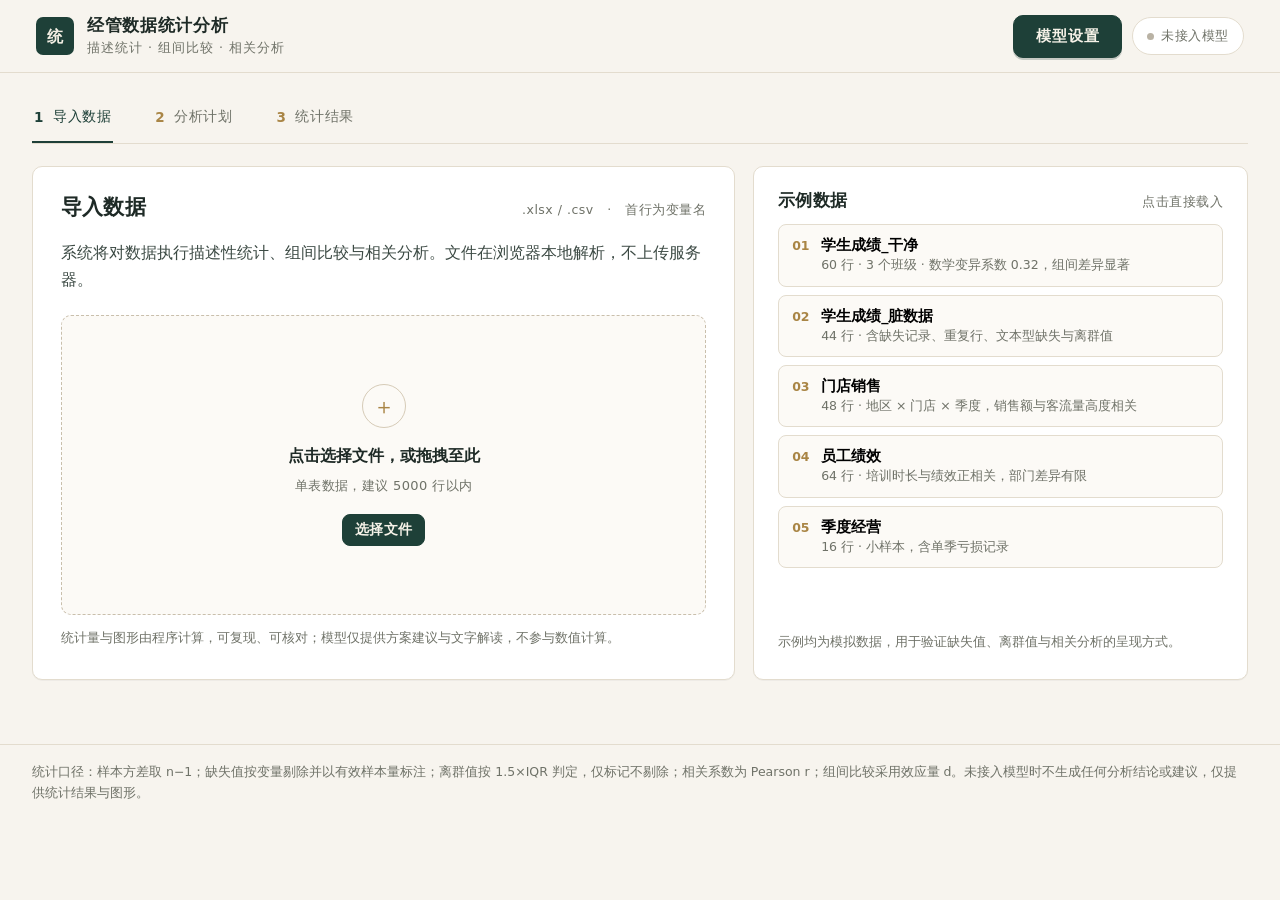
==== commit af169c48: "v5 细节收口：建议置顶与两套配色" ====
--- a/src/统计分析工具/index.html
+++ b/src/统计分析工具/index.html
@@ -16,8 +16,8 @@
     </div>
   </div>
   <div class="top-actions">
-    <button class="btn ghost small" id="settingsBtn">模型设置</button>
-    <span class="status" id="modelStatus">未连接模型</span>
+    <button class="btn primary" id="settingsBtn">模型设置</button>
+    <span class="status" id="modelStatus">未接入模型</span>
   </div>
 </header>
 
@@ -70,6 +70,7 @@
       <button class="btn ghost small" data-goto="1">重新选择</button>
     </div>
 
+    <!-- 第一行：变量清单 | 分析设置 -->
     <div class="plan-grid">
       <div class="card">
         <div class="card-head">
@@ -110,13 +111,8 @@
       </div>
     </div>
 
+    <!-- 第二行：方案辅助 | 计划预览（与分析设置上下对齐） -->
     <div class="plan-grid">
-      <div class="card">
-        <div class="card-head"><h3>计划预览</h3><span class="hint" id="planSourceTag">按当前设置</span></div>
-        <div class="chips" id="planChips"></div>
-        <p class="fineprint" id="planWarn"></p>
-      </div>
-
       <div class="card">
         <div class="card-head"><h3>方案辅助（可选）</h3><span class="hint">语言模型</span></div>
         <p class="muted">可在当前变量范围内请模型给出分析方案，或复制提示词到其他平台。</p>
@@ -129,6 +125,13 @@
         <textarea id="planInput" rows="4" placeholder="粘贴模型返回的 JSON（可选）"></textarea>
         <div class="actions"><button class="btn ghost small" id="applyPlan">应用模型方案</button></div>
       </div>
+
+      <div class="card">
+        <div class="card-head"><h3>计划预览</h3><span class="hint" id="planSourceTag">按当前设置</span></div>
+        <div class="chips" id="planChips"></div>
+        <p class="fineprint" id="planWarn"></p>
+        <p class="fineprint">计划变更会同步反映在上方“分析设置”中；执行时严格按该计划计算。</p>
+      </div>
     </div>
 
     <div class="footer-actions">
@@ -150,6 +153,23 @@
       </div>
     </div>
 
+    <!-- 模型建议置顶 -->
+    <div class="card ai-card">
+      <div class="card-head">
+        <h3>分析建议</h3>
+        <span class="badge" id="aiBadge">未接入模型</span>
+      </div>
+      <div class="notice" id="aiNotice">未接入模型：不生成任何分析结论或建议，仅提供统计结果与图形。</div>
+      <div class="actions">
+        <button class="btn small" id="runAdviceAI">生成建议</button>
+        <button class="btn ghost small" id="copyAdvicePrompt">复制提示词</button>
+        <button class="link-btn" id="toggleAdvice" type="button">粘贴模型输出</button>
+      </div>
+      <textarea id="adviceInput" rows="5" placeholder="粘贴模型给出的建议" hidden></textarea>
+      <div class="actions" id="applyAdviceRow" hidden><button class="btn ghost small" id="applyAdvice">显示</button></div>
+      <div class="ai-out" id="aiAdvice"></div>
+    </div>
+
     <div class="charts" id="charts"></div>
 
     <div class="result-grid">
@@ -170,22 +190,6 @@
       <p class="fineprint" id="groupNote"></p>
     </div>
 
-    <div class="card ai-card">
-      <div class="card-head">
-        <h3>模型建议</h3>
-        <span class="hint">可选 · 未接入时仅呈现统计结果</span>
-      </div>
-      <p class="muted">统计结果与图形由程序生成；如需具体建议与可执行方案，可调用模型或粘贴外部模型输出。模型只接收已计算的统计量。</p>
-      <div class="actions">
-        <button class="btn small" id="runAdviceAI">生成建议</button>
-        <button class="btn ghost small" id="copyAdvicePrompt">复制提示词</button>
-        <button class="link-btn" id="toggleAdvice" type="button">粘贴模型输出</button>
-      </div>
-      <textarea id="adviceInput" rows="5" placeholder="粘贴模型给出的建议" hidden></textarea>
-      <div class="actions" id="applyAdviceRow" hidden><button class="btn ghost small" id="applyAdvice">显示</button></div>
-      <div class="ai-out" id="aiAdvice"></div>
-    </div>
-
     <div class="footer-actions">
       <button class="btn ghost" data-goto="2">返回计划</button>
       <button class="btn primary" id="restart">更换数据</button>
@@ -194,7 +198,7 @@
 </main>
 
 <footer class="foot">
-  统计口径：样本方差取 n−1；缺失值按变量剔除并以有效样本量标注；离群值按 1.5×IQR 判定，仅标记不剔除；相关系数为 Pearson r；组间比较采用效应量 d。未接入模型时，本页只呈现统计结果与图形。
+  统计口径：样本方差取 n−1；缺失值按变量剔除并以有效样本量标注；离群值按 1.5×IQR 判定，仅标记不剔除；相关系数为 Pearson r；组间比较采用效应量 d。未接入模型时不生成任何分析结论或建议，仅提供统计结果与图形。
 </footer>
 
 <!-- 模型设置 -->
--- a/src/统计分析工具/assets/style.css
+++ b/src/统计分析工具/assets/style.css
@@ -22,6 +22,10 @@
   --line-2:#F0EBE1;
   --radius:10px;
   --shadow:0 1px 0 rgba(30,42,38,.04);
+  --chart-1:#2A564A;
+  --chart-2:#A98545;
+  --chart-3:#A34A3C;
+  --chart-4:#7C8F86;
   --sans:"Source Han Sans SC","PingFang SC","Microsoft YaHei",system-ui,-apple-system,"Segoe UI",sans-serif;
   --mono:Consolas,"SF Mono",ui-monospace,monospace;
 }
@@ -215,3 +219,26 @@
   .card,.chart-card{border:0;padding:0;margin:0 0 14px}
   .charts{grid-template-columns:1fr 1fr}
 }
+
+
+/* ================= v5 增补：模型入口强化 / 表头对齐 / 提示条 ================= */
+.top-actions .btn.primary{
+  font-size:15px;padding:11px 22px;border-radius:10px;letter-spacing:.05em;
+  box-shadow:0 2px 0 rgba(21,47,41,.22);
+}
+.status{display:inline-flex;align-items:center;gap:7px;font-size:13px;padding:7px 14px}
+.status::before{content:"";width:7px;height:7px;border-radius:50%;background:#B9B2A4;display:block}
+.status.on::before{background:#3E7C62}
+.badge{font-size:12px;padding:3px 10px;border-radius:999px;border:1px solid var(--line);color:var(--muted);background:#FCFAF6;white-space:nowrap}
+.badge.on{color:var(--pine);border-color:#C9D8CF;background:var(--pine-l)}
+.notice{
+  border-left:3px solid var(--brass);background:var(--brass-l);color:#6B5527;
+  font-size:13.5px;line-height:1.7;padding:10px 14px;border-radius:0 8px 8px 0;margin:2px 0 8px;
+}
+th.num{text-align:right}
+th,td{vertical-align:middle}
+.ai-card .actions{margin-top:6px}
+
+
+/* v5：hidden 属性优先，避免被 display:flex 覆盖 */
+[hidden]{display:none!important}
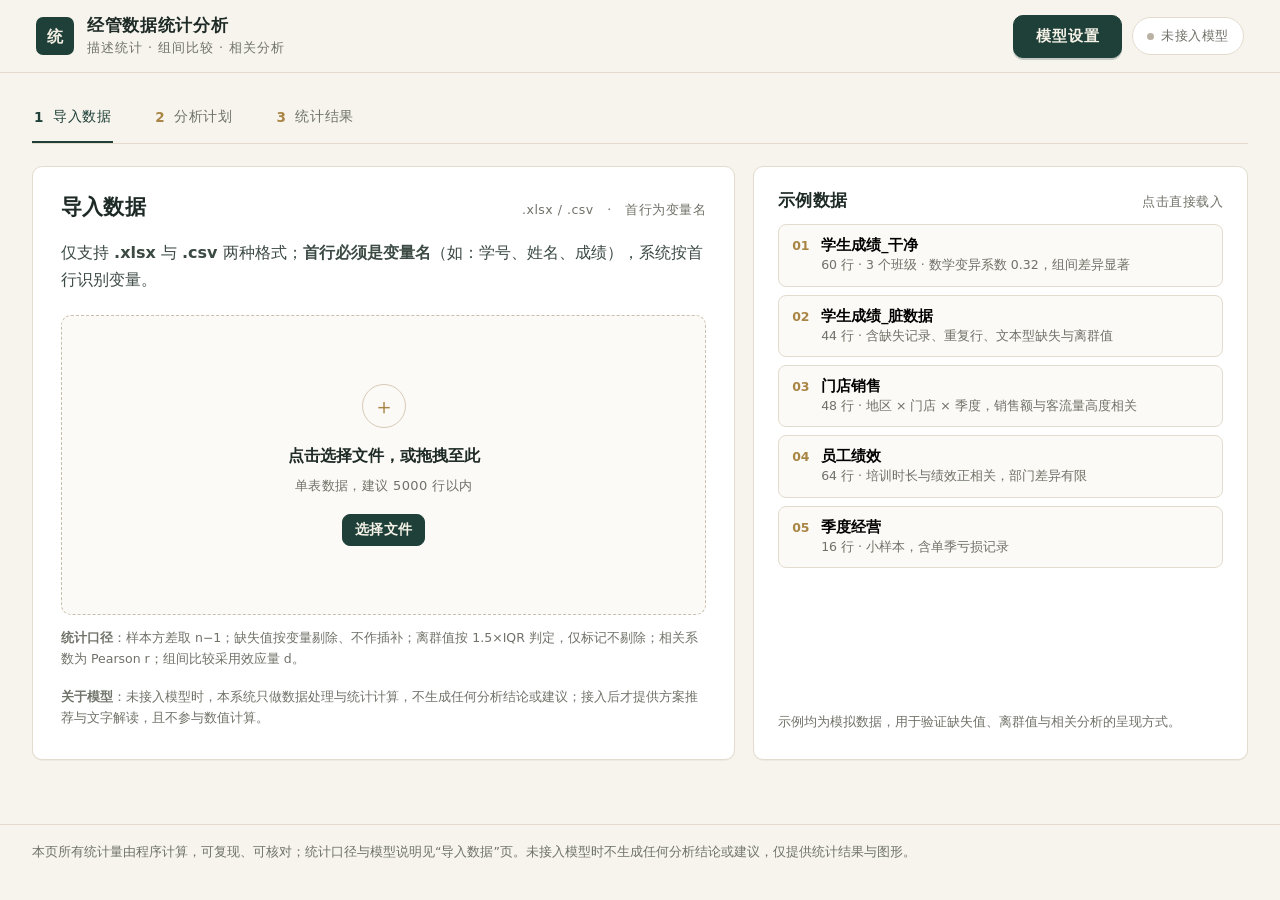
==== commit 4465cc72: "v6: 双模式、纯文本导出、接入向导" ====
--- a/src/统计分析工具/index.html
+++ b/src/统计分析工具/index.html
@@ -36,7 +36,7 @@
           <h2>导入数据</h2>
           <span class="hint">.xlsx / .csv　·　首行为变量名</span>
         </div>
-        <p class="lead">系统将对数据执行描述性统计、组间比较与相关分析。文件在浏览器本地解析，不上传服务器。</p>
+        <p class="lead">仅支持 <b>.xlsx</b> 与 <b>.csv</b> 两种格式；<b>首行必须是变量名</b>（如：学号、姓名、成绩），系统按首行识别变量。</p>
 
         <div class="dropzone" id="dropzone">
           <input type="file" id="fileInput" accept=".xlsx,.csv" hidden />
@@ -46,7 +46,8 @@
           <button class="btn small" id="pickBtn" type="button">选择文件</button>
         </div>
 
-        <p class="fineprint">统计量与图形由程序计算，可复现、可核对；模型仅提供方案建议与文字解读，不参与数值计算。</p>
+        <p class="fineprint"><b>统计口径</b>：样本方差取 n−1；缺失值按变量剔除、不作插补；离群值按 1.5×IQR 判定，仅标记不剔除；相关系数为 Pearson r；组间比较采用效应量 d。</p>
+        <p class="fineprint"><b>关于模型</b>：未接入模型时，本系统只做数据处理与统计计算，不生成任何分析结论或建议；接入后才提供方案推荐与文字解读，且不参与数值计算。</p>
       </div>
 
       <div class="card sample-card">
@@ -67,7 +68,6 @@
         <h2>分析计划</h2>
         <p class="muted" id="fileMeta">—</p>
       </div>
-      <button class="btn ghost small" data-goto="1">重新选择</button>
     </div>
 
     <!-- 第一行：变量清单 | 分析设置 -->
@@ -87,24 +87,36 @@
           <span class="hint">自行选择参与分析的变量</span>
         </div>
 
-        <div class="field-block">
+        <div class="mode-switch" id="modeSwitch">
+          <button type="button" data-mode="pro" class="on">专业模式</button>
+          <button type="button" data-mode="simple">简单模式</button>
+        </div>
+        <p class="mode-hint" id="modeHint">按需选择变量，输出描述统计、组间比较、相关分析与四幅图。</p>
+
+        <div class="field-block" id="proVars">
           <div class="field-label">数值变量 <span>不参与分析的变量不会被统计</span></div>
           <div id="numVars" class="var-chips"></div>
+        </div>
+
+        <div class="field-block" id="simpleVars" hidden>
+          <div class="field-label">主分析变量 <span>只重点分析这一个，其他变量仅在需要时作对照</span></div>
+          <select id="focusVar" class="wide-select"></select>
+          <label class="check-row"><input type="checkbox" id="assocVar" checked /><span>同时看它与其他数值变量的相关</span></label>
         </div>
 
         <div class="field-row">
           <label class="field"><span>分组变量</span>
             <select id="groupVar"></select>
           </label>
-          <label class="field"><span>分组比较指标</span>
+          <label class="field" id="metricField"><span>分组比较指标</span>
             <select id="groupMetric"></select>
           </label>
-          <label class="field"><span>分布图变量</span>
+          <label class="field" id="histField"><span>分布图变量</span>
             <select id="histVar"></select>
           </label>
         </div>
 
-        <label class="check-row">
+        <label class="check-row" id="corrRow">
           <input type="checkbox" id="doCorr" checked />
           <span>计算相关系数（对所选变量两两求 Pearson r）</span>
         </label>
@@ -149,7 +161,6 @@
       </div>
       <div class="actions">
         <button class="btn ghost small" id="exportMd">导出结果</button>
-        <button class="btn ghost small" data-goto="2">返回计划</button>
       </div>
     </div>
 
@@ -198,7 +209,7 @@
 </main>
 
 <footer class="foot">
-  统计口径：样本方差取 n−1；缺失值按变量剔除并以有效样本量标注；离群值按 1.5×IQR 判定，仅标记不剔除；相关系数为 Pearson r；组间比较采用效应量 d。未接入模型时不生成任何分析结论或建议，仅提供统计结果与图形。
+  本页所有统计量由程序计算，可复现、可核对；统计口径与模型说明见“导入数据”页。未接入模型时不生成任何分析结论或建议，仅提供统计结果与图形。
 </footer>
 
 <!-- 模型设置 -->
@@ -213,6 +224,16 @@
     <label class="field"><span>模型名称</span><input type="text" id="apiModel" placeholder="deepseek-chat" /></label>
     <label class="field"><span>API Key</span><input type="password" id="apiKey" placeholder="sk-..." /></label>
     <p class="fineprint" id="apiHint"></p>
+    <details class="guide">
+      <summary>怎么接入：四步（第一次配置看这里）</summary>
+      <ol>
+        <li>打开 <b>platform.deepseek.com</b>，登录后进入「API keys」，创建一个密钥并复制（<code>sk-</code> 开头，只显示一次）。</li>
+        <li>接口地址填 <code>https://api.deepseek.com/v1</code>；模型名称填 <code>deepseek-chat</code>；把密钥粘贴到第三行。</li>
+        <li>先点「测试连接」。看到「连接正常，返回：OK」再点「保存」，右上角会变成「已接入模型」。</li>
+        <li>回到第二步点「模型推荐方案」，第三步点「生成建议」。若报跨域（Failed to fetch），改用「复制提示词」通道，效果一致。</li>
+      </ol>
+      <p class="fineprint">密钥只保存在本机浏览器；提交或换电脑前请在设置里清空。测试时不要输入真实姓名、身份证号等个人信息。</p>
+    </details>
     <div class="actions right">
       <button class="btn ghost small" id="testApi">测试连接</button>
       <button class="btn small" id="saveSettings">保存</button>
--- a/src/统计分析工具/assets/style.css
+++ b/src/统计分析工具/assets/style.css
@@ -242,3 +242,23 @@
 
 /* v5：hidden 属性优先，避免被 display:flex 覆盖 */
 [hidden]{display:none!important}
+
+
+/* ================= v6：模式切换 / 单变量选择 / 接入向导 ================= */
+.mode-switch{display:inline-flex;border:1px solid var(--line);border-radius:8px;overflow:hidden;margin:2px 0 8px;background:#FCFAF6}
+.mode-switch button{
+  border:0;background:transparent;padding:7px 16px;font-size:13.5px;color:var(--muted);
+  cursor:pointer;font-family:inherit;letter-spacing:.03em;
+}
+.mode-switch button + button{border-left:1px solid var(--line)}
+.mode-switch button.on{background:var(--pine);color:#F6F2E8;font-weight:600}
+.mode-hint{font-size:12.5px;color:var(--muted);margin:0 0 12px}
+.wide-select{
+  width:100%;padding:9px 10px;border:1px solid var(--line);border-radius:7px;font-size:14.5px;
+  background:#FCFAF6;color:var(--ink);font-family:inherit;
+}
+.wide-select:focus{outline:2px solid #D8E2DB;border-color:var(--pine)}
+.guide{margin:6px 0 4px;border-top:1px dashed var(--line);padding-top:8px}
+.guide summary{cursor:pointer;font-size:13px;color:var(--pine);font-weight:600;padding:3px 0}
+.guide ol{margin:6px 0 4px;padding-left:20px;font-size:13px;line-height:1.85;color:var(--ink-2)}
+.guide code{font-family:Consolas,monospace;font-size:12.5px;background:var(--brass-l);padding:1px 5px;border-radius:4px;color:#6B5527}
